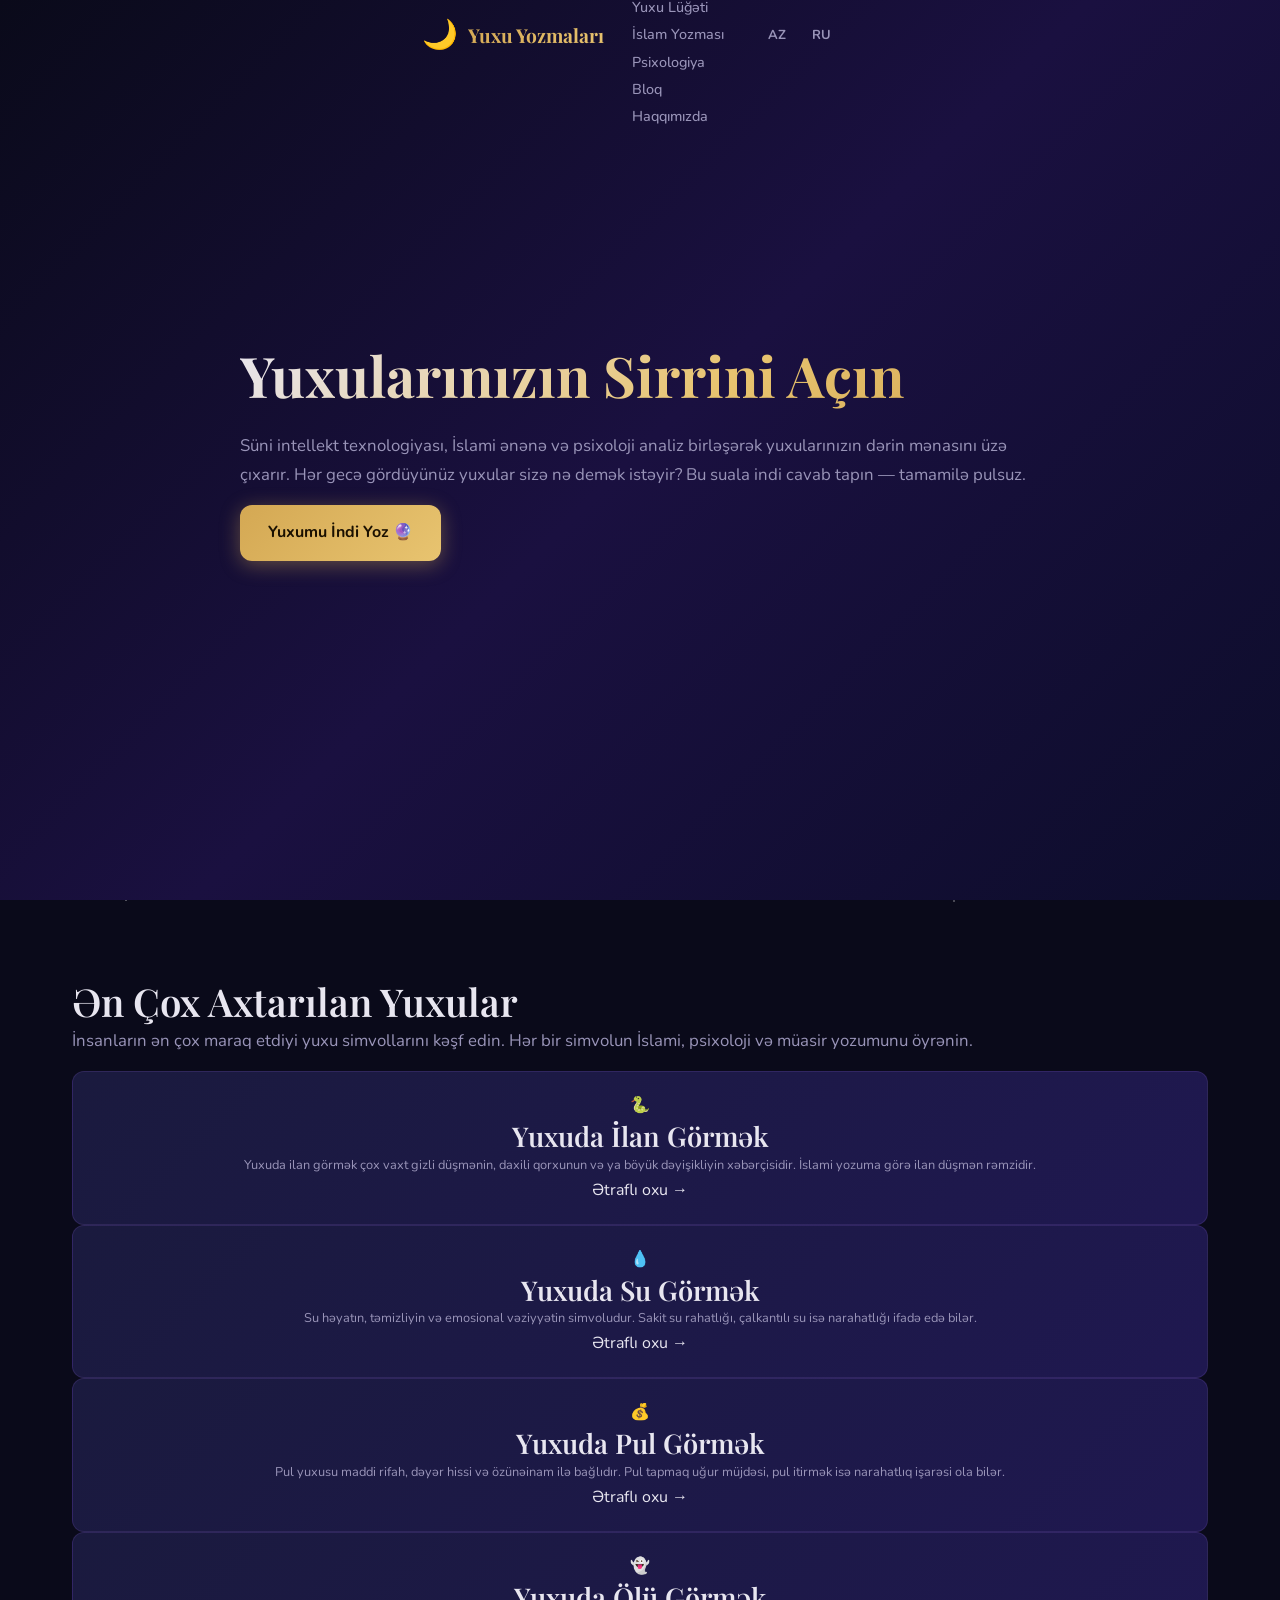
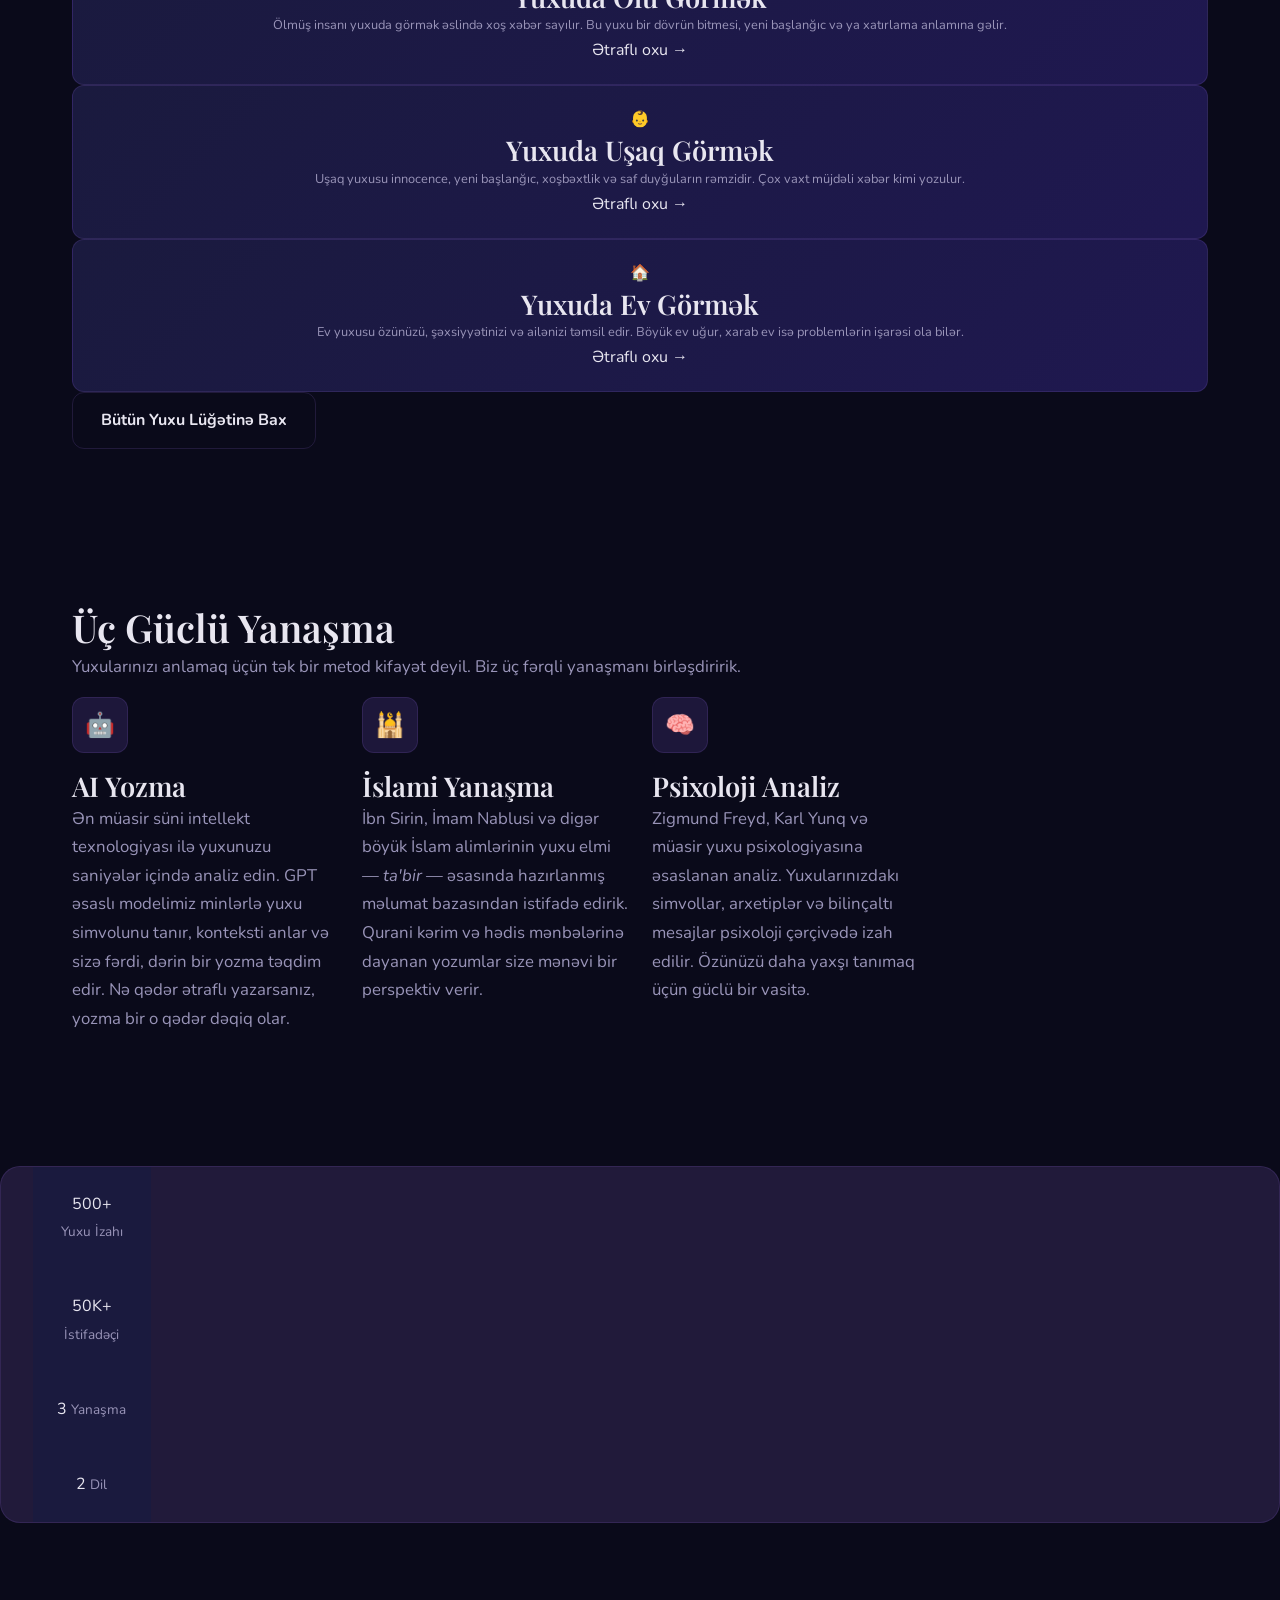
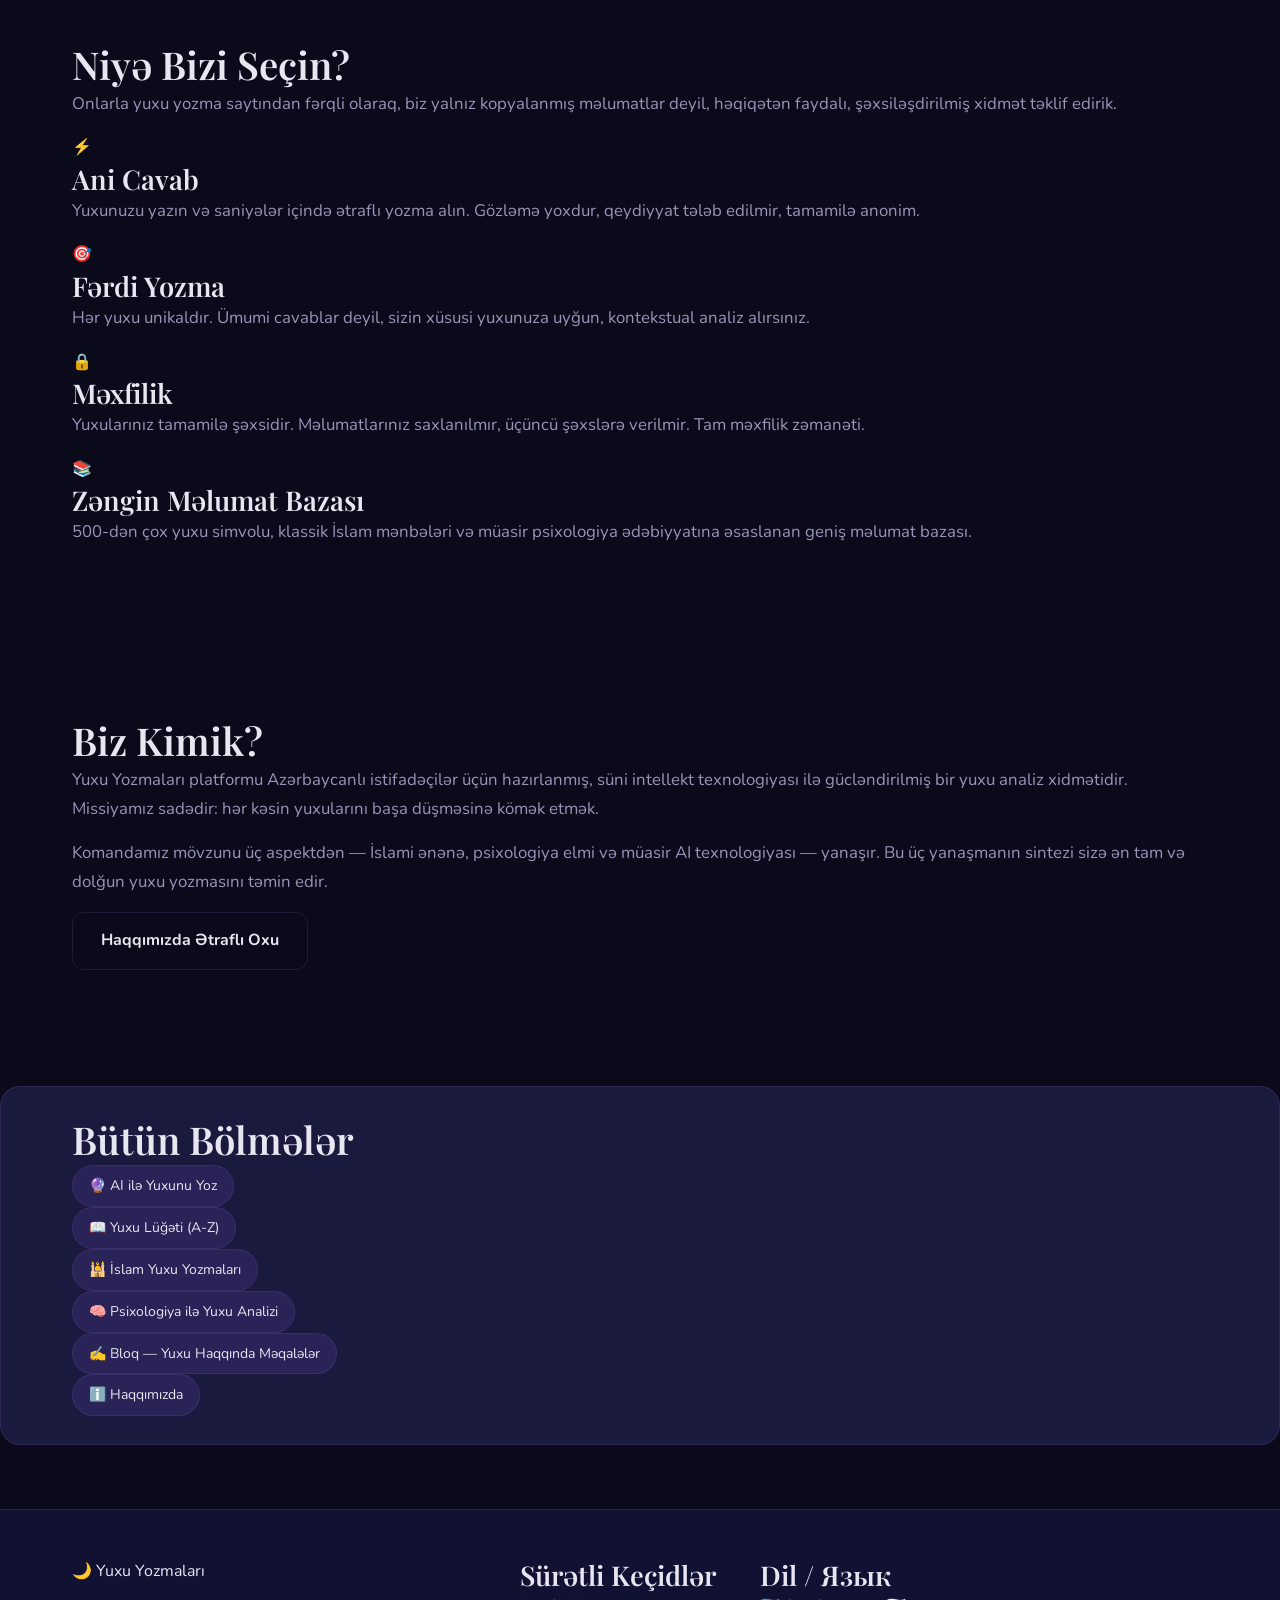
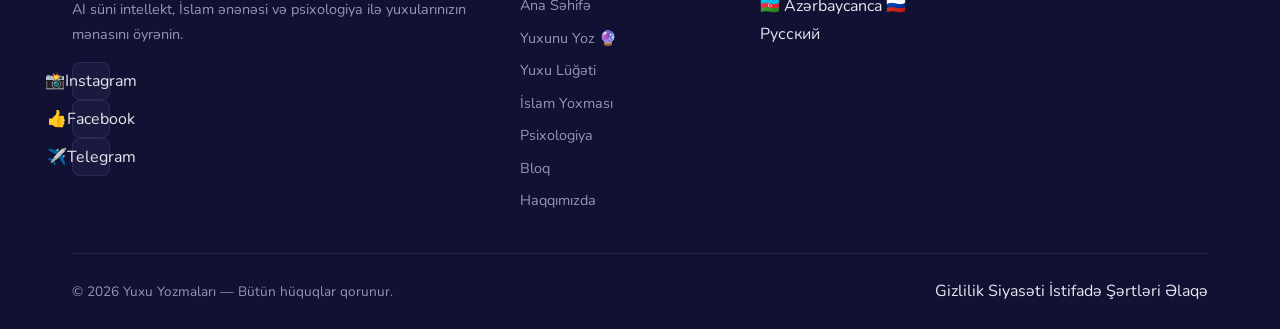
==== index.html @ 8ed053ca "Add initial website files: CSS, JS, and first HTML pages - css/style.css: Complete shared stylesheet" ====
<!DOCTYPE html>
<html lang="az">
<head>
  <meta charset="UTF-8">
  <meta name="viewport" content="width=device-width, initial-scale=1.0">
  <title>Yuxu Yozmaları 2026 ✅ Yuxunun Mənasını Öyrən | Yuxu-Yozmalari.com.az</title>
  <meta name="description" content="Yuxu yozmaları 2026 — yuxularınızın mənasını AI süni intellekt ilə öyrənin. A-dan Z-yə yuxu yozması, islam yuxu yozumu, psixoloji yanaşma. Pulsuz online yuxu yozma.">
  <meta name="keywords" content="yuxu yozmaları, yuxu yozmasi, yuxu yozmasi 2026, yuxu mənası, islam yuxu yozması, AI yuxu yozma, online yuxu yozma, pulsuz yuxu yozma">
  <meta name="author" content="Yuxu Yozmaları">
  <meta name="robots" content="index, follow">
  <link rel="canonical" href="https://yuxu-yozmalari.com.az/">

  <!-- hreflang -->
  <link rel="alternate" hreflang="az" href="https://yuxu-yozmalari.com.az/index.html">
  <link rel="alternate" hreflang="ru" href="https://yuxu-yozmalari.com.az/ru/index.html">
  <link rel="alternate" hreflang="x-default" href="https://yuxu-yozmalari.com.az/index.html">

  <!-- Open Graph -->
  <meta property="og:type" content="website">
  <meta property="og:title" content="Yuxu Yozmaları 2026 ✅ Yuxunun Mənasını Öyrən | Yuxu-Yozmalari.com.az">
  <meta property="og:description" content="Yuxu yozmaları 2026 — yuxularınızın mənasını AI süni intellekt ilə öyrənin. A-dan Z-yə yuxu yozması, islam yuxu yozumu, psixoloji yanaşma. Pulsuz online yuxu yozma.">
  <meta property="og:url" content="https://yuxu-yozmalari.com.az/">
  <meta property="og:site_name" content="Yuxu Yozmaları">
  <meta property="og:locale" content="az_AZ">
  <meta property="og:image" content="https://yuxu-yozmalari.com.az/images/og-image.jpg">

  <!-- Twitter Card -->
  <meta name="twitter:card" content="summary_large_image">
  <meta name="twitter:title" content="Yuxu Yozmaları 2026 ✅ Yuxunun Mənasını Öyrən">
  <meta name="twitter:description" content="Yuxu yozmaları 2026 — yuxularınızın mənasını AI süni intellekt ilə öyrənin. Pulsuz online yuxu yozma.">
  <meta name="twitter:image" content="https://yuxu-yozmalari.com.az/images/og-image.jpg">

  <!-- Schema.org WebSite JSON-LD -->
  <script type="application/ld+json">
  {
    "@context": "https://schema.org",
    "@type": "WebSite",
    "name": "Yuxu Yozmaları",
    "url": "https://yuxu-yozmalari.com.az/",
    "description": "Yuxu yozmaları 2026 — yuxularınızın mənasını AI süni intellekt ilə öyrənin.",
    "inLanguage": "az",
    "potentialAction": {
      "@type": "SearchAction",
      "target": "https://yuxu-yozmalari.com.az/yuxu-luget.html?q={search_term_string}",
      "query-input": "required name=search_term_string"
    },
    "publisher": {
      "@type": "Organization",
      "name": "Yuxu Yozmaları",
      "url": "https://yuxu-yozmalari.com.az/"
    }
  }
  </script>

  <link rel="stylesheet" href="css/style.css">
</head>
<body>

  <!-- Stars animation -->
  <div class="stars" aria-hidden="true">
    <div class="stars-layer stars-small"></div>
    <div class="stars-layer stars-medium"></div>
    <div class="stars-layer stars-large"></div>
  </div>

  <!-- Header -->
  <header class="site-header">
    <div class="container">
      <div class="header-inner">
        <a href="index.html" class="logo" aria-label="Yuxu Yozmaları Ana Səhifə">
          <span class="logo-icon">🌙</span>
          <span class="logo-text">Yuxu Yozmaları</span>
        </a>

        <button class="hamburger" id="hamburgerBtn" aria-label="Menyu aç" aria-expanded="false" aria-controls="mainNav">
          <span class="hamburger-line"></span>
          <span class="hamburger-line"></span>
          <span class="hamburger-line"></span>
        </button>

        <nav class="main-nav" id="mainNav" aria-label="Əsas naviqasiya">
          <ul class="nav-list">
            <li><a href="index.html" class="nav-link active" aria-current="page">Ana səhifə</a></li>
            <li><a href="yuxu-yozmasi.html" class="nav-link">Yuxunu Yoz 🔮</a></li>
            <li><a href="yuxu-luget.html" class="nav-link">Yuxu Lüğəti</a></li>
            <li><a href="islam-yuxu-yozmalari.html" class="nav-link">İslam Yozması</a></li>
            <li><a href="psixologiya-yuxu.html" class="nav-link">Psixologiya</a></li>
            <li><a href="blog.html" class="nav-link">Bloq</a></li>
            <li><a href="haqqimizda.html" class="nav-link">Haqqımızda</a></li>
          </ul>
        </nav>

        <div class="lang-switcher" aria-label="Dil seçimi">
          <a href="index.html" class="lang-btn lang-active" aria-current="true" hreflang="az" lang="az">AZ</a>
          <a href="ru/index.html" class="lang-btn" hreflang="ru" lang="ru">RU</a>
        </div>
      </div>
    </div>
  </header>

  <!-- Hero Section -->
  <section class="hero" aria-labelledby="heroHeading">
    <div class="container">
      <div class="hero-content">
        <h1 id="heroHeading" class="hero-title">Yuxularınızın Sirrini Açın</h1>
        <p class="hero-subtitle">
          Süni intellekt texnologiyası, İslami ənənə və psixoloji analiz birləşərək yuxularınızın dərin mənasını üzə çıxarır.
          Hər gecə gördüyünüz yuxular sizə nə demək istəyir? Bu suala indi cavab tapın — tamamilə pulsuz.
        </p>
        <a href="yuxu-yozmasi.html" class="btn btn-primary btn-hero">
          Yuxumu İndi Yoz 🔮
        </a>
      </div>
    </div>
  </section>

  <!-- Popular Dreams Section -->
  <section class="popular-dreams section" aria-labelledby="popularDreamsHeading">
    <div class="container">
      <h2 id="popularDreamsHeading" class="section-title">Ən Çox Axtarılan Yuxular</h2>
      <p class="section-subtitle">
        İnsanların ən çox maraq etdiyi yuxu simvollarını kəşf edin. Hər bir simvolun İslami, psixoloji
        və müasir yozumunu öyrənin.
      </p>
      <div class="dream-cards-grid">

        <article class="dream-card">
          <a href="yuxu-luget.html#ilan" class="dream-card-link">
            <div class="dream-card-icon" aria-hidden="true">🐍</div>
            <h3 class="dream-card-title">Yuxuda İlan Görmək</h3>
            <p class="dream-card-desc">
              Yuxuda ilan görmək çox vaxt gizli düşmənin, daxili qorxunun və ya böyük dəyişikliyin xəbərçisidir.
              İslami yozuma görə ilan düşmən rəmzidir.
            </p>
            <span class="dream-card-more">Ətraflı oxu →</span>
          </a>
        </article>

        <article class="dream-card">
          <a href="yuxu-luget.html#su" class="dream-card-link">
            <div class="dream-card-icon" aria-hidden="true">💧</div>
            <h3 class="dream-card-title">Yuxuda Su Görmək</h3>
            <p class="dream-card-desc">
              Su həyatın, təmizliyin və emosional vəziyyətin simvoludur. Sakit su rahatlığı, çalkantılı su isə
              narahatlığı ifadə edə bilər.
            </p>
            <span class="dream-card-more">Ətraflı oxu →</span>
          </a>
        </article>

        <article class="dream-card">
          <a href="yuxu-luget.html#pul" class="dream-card-link">
            <div class="dream-card-icon" aria-hidden="true">💰</div>
            <h3 class="dream-card-title">Yuxuda Pul Görmək</h3>
            <p class="dream-card-desc">
              Pul yuxusu maddi rifah, dəyər hissi və özünəinam ilə bağlıdır. Pul tapmaq uğur müjdəsi,
              pul itirmək isə narahatlıq işarəsi ola bilər.
            </p>
            <span class="dream-card-more">Ətraflı oxu →</span>
          </a>
        </article>

        <article class="dream-card">
          <a href="yuxu-luget.html#olu" class="dream-card-link">
            <div class="dream-card-icon" aria-hidden="true">👻</div>
            <h3 class="dream-card-title">Yuxuda Ölü Görmək</h3>
            <p class="dream-card-desc">
              Ölmüş insanı yuxuda görmək əslində xoş xəbər sayılır. Bu yuxu bir dövrün bitmesi,
              yeni başlanğıc və ya xatırlama anlamına gəlir.
            </p>
            <span class="dream-card-more">Ətraflı oxu →</span>
          </a>
        </article>

        <article class="dream-card">
          <a href="yuxu-luget.html#usaq" class="dream-card-link">
            <div class="dream-card-icon" aria-hidden="true">👶</div>
            <h3 class="dream-card-title">Yuxuda Uşaq Görmək</h3>
            <p class="dream-card-desc">
              Uşaq yuxusu innocence, yeni başlanğıc, xoşbəxtlik və saf duyğuların rəmzidir.
              Çox vaxt müjdəli xəbər kimi yozulur.
            </p>
            <span class="dream-card-more">Ətraflı oxu →</span>
          </a>
        </article>

        <article class="dream-card">
          <a href="yuxu-luget.html#ev" class="dream-card-link">
            <div class="dream-card-icon" aria-hidden="true">🏠</div>
            <h3 class="dream-card-title">Yuxuda Ev Görmək</h3>
            <p class="dream-card-desc">
              Ev yuxusu özünüzü, şəxsiyyətinizi və ailənizi təmsil edir. Böyük ev uğur,
              xarab ev isə problemlərin işarəsi ola bilər.
            </p>
            <span class="dream-card-more">Ətraflı oxu →</span>
          </a>
        </article>

      </div>
      <div class="section-cta">
        <a href="yuxu-luget.html" class="btn btn-secondary">Bütün Yuxu Lüğətinə Bax</a>
      </div>
    </div>
  </section>

  <!-- Features Section -->
  <section class="features section" aria-labelledby="featuresHeading">
    <div class="container">
      <h2 id="featuresHeading" class="section-title">Üç Güclü Yanaşma</h2>
      <p class="section-subtitle">
        Yuxularınızı anlamaq üçün tək bir metod kifayət deyil. Biz üç fərqli yanaşmanı birləşdiririk.
      </p>
      <div class="features-grid">

        <div class="feature-item">
          <div class="feature-icon" aria-hidden="true">🤖</div>
          <h3 class="feature-title">AI Yozma</h3>
          <p class="feature-desc">
            Ən müasir süni intellekt texnologiyası ilə yuxunuzu saniyələr içində analiz edin.
            GPT əsaslı modelimiz minlərlə yuxu simvolunu tanır, konteksti anlar və sizə
            fərdi, dərin bir yozma təqdim edir. Nə qədər ətraflı yazarsanız, yozma bir o qədər dəqiq olar.
          </p>
        </div>

        <div class="feature-item">
          <div class="feature-icon" aria-hidden="true">🕌</div>
          <h3 class="feature-title">İslami Yanaşma</h3>
          <p class="feature-desc">
            İbn Sirin, İmam Nablusi və digər böyük İslam alimlərinin yuxu elmi — <em>ta'bir</em> —
            əsasında hazırlanmış məlumat bazasından istifadə edirik. Qurani kərim
            və hədis mənbələrinə dayanan yozumlar size mənəvi bir perspektiv verir.
          </p>
        </div>

        <div class="feature-item">
          <div class="feature-icon" aria-hidden="true">🧠</div>
          <h3 class="feature-title">Psixoloji Analiz</h3>
          <p class="feature-desc">
            Zigmund Freyd, Karl Yunq və müasir yuxu psixologiyasına əsaslanan analiz.
            Yuxularınızdakı simvollar, arxetiplər və bilinçaltı mesajlar psixoloji
            çərçivədə izah edilir. Özünüzü daha yaxşı tanımaq üçün güclü bir vasitə.
          </p>
        </div>

      </div>
    </div>
  </section>

  <!-- Stats Bar -->
  <section class="stats-bar" aria-label="Statistika">
    <div class="container">
      <div class="stats-grid">
        <div class="stat-item">
          <span class="stat-number">500+</span>
          <span class="stat-label">Yuxu İzahı</span>
        </div>
        <div class="stat-item">
          <span class="stat-number">50K+</span>
          <span class="stat-label">İstifadəçi</span>
        </div>
        <div class="stat-item">
          <span class="stat-number">3</span>
          <span class="stat-label">Yanaşma</span>
        </div>
        <div class="stat-item">
          <span class="stat-number">2</span>
          <span class="stat-label">Dil</span>
        </div>
      </div>
    </div>
  </section>

  <!-- Why Choose Us Section -->
  <section class="why-us section" aria-labelledby="whyUsHeading">
    <div class="container">
      <h2 id="whyUsHeading" class="section-title">Niyə Bizi Seçin?</h2>
      <p class="section-subtitle">
        Onlarla yuxu yozma saytından fərqli olaraq, biz yalnız kopyalanmış məlumatlar deyil,
        həqiqətən faydalı, şəxsiləşdirilmiş xidmət təklif edirik.
      </p>
      <div class="why-us-grid">

        <div class="why-card">
          <div class="why-card-icon" aria-hidden="true">⚡</div>
          <h3 class="why-card-title">Ani Cavab</h3>
          <p class="why-card-desc">
            Yuxunuzu yazın və saniyələr içində ətraflı yozma alın. Gözləmə yoxdur,
            qeydiyyat tələb edilmir, tamamilə anonim.
          </p>
        </div>

        <div class="why-card">
          <div class="why-card-icon" aria-hidden="true">🎯</div>
          <h3 class="why-card-title">Fərdi Yozma</h3>
          <p class="why-card-desc">
            Hər yuxu unikaldır. Ümumi cavablar deyil, sizin xüsusi yuxunuza uyğun,
            kontekstual analiz alırsınız.
          </p>
        </div>

        <div class="why-card">
          <div class="why-card-icon" aria-hidden="true">🔒</div>
          <h3 class="why-card-title">Məxfilik</h3>
          <p class="why-card-desc">
            Yuxularınız tamamilə şəxsidir. Məlumatlarınız saxlanılmır, üçüncü şəxslərə
            verilmir. Tam məxfilik zəmanəti.
          </p>
        </div>

        <div class="why-card">
          <div class="why-card-icon" aria-hidden="true">📚</div>
          <h3 class="why-card-title">Zəngin Məlumat Bazası</h3>
          <p class="why-card-desc">
            500-dən çox yuxu simvolu, klassik İslam mənbələri və müasir psixologiya
            ədəbiyyatına əsaslanan geniş məlumat bazası.
          </p>
        </div>

      </div>
    </div>
  </section>

  <!-- About Section -->
  <section class="about-brief section" aria-labelledby="aboutBriefHeading">
    <div class="container">
      <div class="about-brief-inner">
        <div class="about-brief-text">
          <h2 id="aboutBriefHeading" class="section-title text-left">Biz Kimik?</h2>
          <p>
            Yuxu Yozmaları platformu Azərbaycanlı istifadəçilər üçün hazırlanmış, süni intellekt
            texnologiyası ilə gücləndirilmiş bir yuxu analiz xidmətidir. Missiyamız sadədir:
            hər kəsin yuxularını başa düşməsinə kömək etmək.
          </p>
          <p>
            Komandamız mövzunu üç aspektdən — İslami ənənə, psixologiya elmi və müasir AI
            texnologiyası — yanaşır. Bu üç yanaşmanın sintezi sizə ən tam və dolğun yuxu
            yozmasını təmin edir.
          </p>
          <a href="haqqimizda.html" class="btn btn-secondary">Haqqımızda Ətraflı Oxu</a>
        </div>
      </div>
    </div>
  </section>

  <!-- Related Links Section -->
  <section class="related-links section" aria-labelledby="relatedLinksHeading">
    <div class="container">
      <h2 id="relatedLinksHeading" class="section-title">Bütün Bölmələr</h2>
      <nav aria-label="Sayt bölmələri">
        <ul class="related-links-list">
          <li><a href="yuxu-yozmasi.html" class="related-link">🔮 AI ilə Yuxunu Yoz</a></li>
          <li><a href="yuxu-luget.html" class="related-link">📖 Yuxu Lüğəti (A-Z)</a></li>
          <li><a href="islam-yuxu-yozmalari.html" class="related-link">🕌 İslam Yuxu Yozmaları</a></li>
          <li><a href="psixologiya-yuxu.html" class="related-link">🧠 Psixologiya ilə Yuxu Analizi</a></li>
          <li><a href="blog.html" class="related-link">✍️ Bloq — Yuxu Haqqında Məqalələr</a></li>
          <li><a href="haqqimizda.html" class="related-link">ℹ️ Haqqımızda</a></li>
        </ul>
      </nav>
    </div>
  </section>

  <!-- Footer -->
  <footer class="site-footer" aria-label="Sayt altlığı">
    <div class="container">
      <div class="footer-grid">

        <div class="footer-col footer-brand">
          <a href="index.html" class="footer-logo">
            <span>🌙</span> Yuxu Yozmaları
          </a>
          <p class="footer-brand-desc">
            AI süni intellekt, İslam ənənəsi və psixologiya ilə
            yuxularınızın mənasını öyrənin.
          </p>
          <div class="footer-social" aria-label="Sosial şəbəkələr">
            <a href="https://instagram.com/yuxuyozmalari" class="social-link" target="_blank" rel="noopener noreferrer" aria-label="Instagram">
              <span aria-hidden="true">📸</span> Instagram
            </a>
            <a href="https://facebook.com/yuxuyozmalari" class="social-link" target="_blank" rel="noopener noreferrer" aria-label="Facebook">
              <span aria-hidden="true">👍</span> Facebook
            </a>
            <a href="https://t.me/yuxuyozmalari" class="social-link" target="_blank" rel="noopener noreferrer" aria-label="Telegram">
              <span aria-hidden="true">✈️</span> Telegram
            </a>
          </div>
        </div>

        <div class="footer-col">
          <h3 class="footer-col-title">Sürətli Keçidlər</h3>
          <ul class="footer-links">
            <li><a href="index.html">Ana Səhifə</a></li>
            <li><a href="yuxu-yozmasi.html">Yuxunu Yoz 🔮</a></li>
            <li><a href="yuxu-luget.html">Yuxu Lüğəti</a></li>
            <li><a href="islam-yuxu-yozmalari.html">İslam Yoxması</a></li>
            <li><a href="psixologiya-yuxu.html">Psixologiya</a></li>
            <li><a href="blog.html">Bloq</a></li>
            <li><a href="haqqimizda.html">Haqqımızda</a></li>
          </ul>
        </div>

        <div class="footer-col">
          <h3 class="footer-col-title">Dil / Язык</h3>
          <div class="footer-lang-switcher" aria-label="Dil seçimi">
            <a href="index.html" class="footer-lang-btn footer-lang-active" hreflang="az" lang="az">🇦🇿 Azərbaycanca</a>
            <a href="ru/index.html" class="footer-lang-btn" hreflang="ru" lang="ru">🇷🇺 Русский</a>
          </div>
        </div>

      </div>

      <div class="footer-bottom">
        <p class="footer-copyright">
          &copy; 2026 Yuxu Yozmaları — Bütün hüquqlar qorunur.
        </p>
        <nav class="footer-legal" aria-label="Hüquqi sənədlər">
          <a href="gizlilik-siyaseti.html">Gizlilik Siyasəti</a>
          <a href="istifade-sertleri.html">İstifadə Şərtləri</a>
          <a href="elaqe.html">Əlaqə</a>
        </nav>
      </div>

    </div>
  </footer>

  <script src="js/main.js"></script>
</body>
</html>
---- css/style.css ----
/* ============================================================
   YUXU YOZMALARI — Global Stylesheet
   yuxu-yozmalari.com.az
   ============================================================ */

/* === GOOGLE FONTS === */
@import url('https://fonts.googleapis.com/css2?family=Playfair+Display:ital,wght@0,400;0,600;0,700;1,400&family=Nunito:wght@300;400;500;600;700&family=Cormorant+Garamond:ital,wght@0,400;0,600;1,400&display=swap');

/* === CSS VARIABLES === */
:root {
  --bg-primary: #0a0a1a;
  --bg-secondary: #111133;
  --bg-card: #1a1a3e;
  --bg-card-hover: #1f1f4a;
  --text-primary: #e8e6f0;
  --text-secondary: #9994b8;
  --accent-gold: #d4a853;
  --accent-gold-light: #e8c470;
  --accent-purple: #7c5cbf;
  --accent-glow: #6a4bbd33;
  --accent-glow-gold: rgba(212, 168, 83, 0.15);
  --border-subtle: rgba(124, 92, 191, 0.2);
  --border-gold: rgba(212, 168, 83, 0.3);
  --gradient-hero: linear-gradient(135deg, #0a0a1a 0%, #1a1040 50%, #0d0d2b 100%);
  --gradient-card: linear-gradient(135deg, #1a1a3e 0%, #1f1850 100%);
  --shadow-card: 0 4px 24px rgba(10, 10, 26, 0.6);
  --shadow-glow: 0 0 30px rgba(124, 92, 191, 0.25);
  --shadow-gold: 0 0 20px rgba(212, 168, 83, 0.2);
  --radius-sm: 8px;
  --radius-md: 12px;
  --radius-lg: 20px;
  --radius-xl: 32px;
  --transition: all 0.3s ease;
  --font-display: 'Playfair Display', serif;
  --font-body: 'Nunito', sans-serif;
  --font-accent: 'Cormorant Garamond', serif;
}

/* === RESET === */
*, *::before, *::after { box-sizing: border-box; margin: 0; padding: 0; }
html { scroll-behavior: smooth; font-size: 16px; }
body {
  font-family: var(--font-body);
  background-color: var(--bg-primary);
  color: var(--text-primary);
  line-height: 1.7;
  overflow-x: hidden;
}
img { max-width: 100%; height: auto; display: block; }
a { color: inherit; text-decoration: none; }
ul { list-style: none; }

/* === SCROLLBAR === */
::-webkit-scrollbar { width: 6px; }
::-webkit-scrollbar-track { background: var(--bg-primary); }
::-webkit-scrollbar-thumb { background: var(--accent-purple); border-radius: 3px; }

/* === TYPOGRAPHY === */
h1, h2, h3, h4, h5, h6 {
  font-family: var(--font-display);
  color: var(--text-primary);
  line-height: 1.3;
}
h1 { font-size: clamp(2rem, 5vw, 3.5rem); font-weight: 700; }
h2 { font-size: clamp(1.5rem, 3.5vw, 2.4rem); font-weight: 600; }
h3 { font-size: clamp(1.2rem, 2.5vw, 1.7rem); font-weight: 600; }
h4 { font-size: clamp(1rem, 2vw, 1.3rem); font-weight: 600; }
p { color: var(--text-secondary); font-size: clamp(0.95rem, 1.5vw, 1.05rem); margin-bottom: 1rem; }
blockquote {
  font-family: var(--font-accent);
  font-style: italic;
  font-size: 1.2rem;
  color: var(--accent-gold-light);
  border-left: 3px solid var(--accent-gold);
  padding-left: 1.5rem;
  margin: 1.5rem 0;
}

/* === LAYOUT === */
.container { max-width: 1200px; margin: 0 auto; padding: 0 clamp(1rem, 4vw, 2rem); }
.section { padding: clamp(3rem, 6vw, 6rem) 0; }
.section-header { text-align: center; margin-bottom: clamp(2rem, 4vw, 3.5rem); }
.section-header .subtitle {
  font-size: clamp(1rem, 1.5vw, 1.1rem);
  color: var(--text-secondary);
  margin-top: 0.75rem;
}
.section-label {
  display: inline-block;
  font-family: var(--font-body);
  font-size: 0.8rem;
  font-weight: 700;
  letter-spacing: 3px;
  text-transform: uppercase;
  color: var(--accent-gold);
  margin-bottom: 0.75rem;
}

/* === HEADER === */
.site-header {
  position: fixed;
  top: 0; left: 0; right: 0;
  z-index: 1000;
  padding: 0 clamp(1rem, 4vw, 2rem);
  height: 70px;
  display: flex;
  align-items: center;
  transition: var(--transition);
  background: transparent;
}
.site-header.scrolled {
  background: rgba(10, 10, 26, 0.92);
  backdrop-filter: blur(20px);
  -webkit-backdrop-filter: blur(20px);
  border-bottom: 1px solid var(--border-subtle);
  box-shadow: 0 4px 30px rgba(0,0,0,0.3);
}
.header-inner {
  display: flex;
  align-items: center;
  width: 100%;
  max-width: 1200px;
  margin: 0 auto;
  gap: 1rem;
}
.logo {
  display: flex;
  align-items: center;
  gap: 10px;
  flex-shrink: 0;
}
.logo-icon { font-size: 1.8rem; }
.logo-text {
  font-family: var(--font-display);
  font-size: 1.2rem;
  font-weight: 700;
  background: linear-gradient(135deg, var(--accent-gold), var(--accent-gold-light));
  -webkit-background-clip: text;
  -webkit-text-fill-color: transparent;
  background-clip: text;
}
.site-nav {
  display: flex;
  align-items: center;
  gap: 0.25rem;
  margin-left: 2rem;
  flex: 1;
}
.nav-link {
  padding: 0.5rem 0.75rem;
  border-radius: var(--radius-sm);
  font-size: 0.9rem;
  font-weight: 500;
  color: var(--text-secondary);
  transition: var(--transition);
  white-space: nowrap;
}
.nav-link:hover, .nav-link.active {
  color: var(--text-primary);
  background: var(--accent-glow);
}
.nav-link.highlight {
  color: var(--accent-gold);
  background: var(--accent-glow-gold);
  border: 1px solid var(--border-gold);
}
.nav-link.highlight:hover {
  background: rgba(212, 168, 83, 0.25);
  box-shadow: var(--shadow-gold);
}

/* === LANG SWITCHER === */
.lang-switcher {
  display: flex;
  align-items: center;
  gap: 4px;
  margin-left: auto;
  margin-right: 16px;
  flex-shrink: 0;
}
.lang-btn {
  color: var(--text-secondary);
  text-decoration: none;
  font-size: 13px;
  font-weight: 700;
  padding: 4px 10px;
  border-radius: var(--radius-sm);
  transition: var(--transition);
  display: flex;
  align-items: center;
  gap: 4px;
  border: 1px solid transparent;
}
.lang-btn:hover {
  color: var(--accent-gold);
  background: rgba(212, 168, 83, 0.1);
}
.lang-btn.active {
  color: var(--accent-gold);
  background: rgba(212, 168, 83, 0.15);
  border: 1px solid rgba(212, 168, 83, 0.3);
}
.lang-divider { color: var(--text-secondary); opacity: 0.3; font-size: 14px; }
.lang-flag { font-size: 15px; }

/* === HAMBURGER === */
.hamburger {
  display: none;
  flex-direction: column;
  gap: 5px;
  cursor: pointer;
  padding: 8px;
  background: none;
  border: none;
  flex-shrink: 0;
}
.hamburger span {
  display: block;
  width: 24px;
  height: 2px;
  background: var(--text-primary);
  border-radius: 2px;
  transition: var(--transition);
}
.hamburger.active span:nth-child(1) { transform: rotate(45deg) translate(5px, 5px); }
.hamburger.active span:nth-child(2) { opacity: 0; }
.hamburger.active span:nth-child(3) { transform: rotate(-45deg) translate(5px, -5px); }

/* === HERO === */
.hero {
  min-height: 100vh;
  display: flex;
  align-items: center;
  position: relative;
  overflow: hidden;
  background: var(--gradient-hero);
}
.hero-bg {
  position: absolute;
  inset: 0;
  overflow: hidden;
  pointer-events: none;
}
.stars { position: absolute; inset: 0; }
.star {
  position: absolute;
  background: white;
  border-radius: 50%;
  animation: twinkle var(--duration, 3s) ease-in-out infinite;
  animation-delay: var(--delay, 0s);
}
@keyframes twinkle {
  0%, 100% { opacity: 0.2; transform: scale(1); }
  50% { opacity: 1; transform: scale(1.3); }
}
.hero-orb {
  position: absolute;
  border-radius: 50%;
  filter: blur(80px);
  animation: floatOrb 8s ease-in-out infinite;
}
.hero-orb-1 {
  width: 500px; height: 500px;
  background: radial-gradient(circle, rgba(124, 92, 191, 0.3), transparent);
  top: -100px; right: -100px;
}
.hero-orb-2 {
  width: 300px; height: 300px;
  background: radial-gradient(circle, rgba(212, 168, 83, 0.15), transparent);
  bottom: 100px; left: -50px;
  animation-delay: -4s;
}
@keyframes floatOrb {
  0%, 100% { transform: translate(0, 0); }
  33% { transform: translate(30px, -20px); }
  66% { transform: translate(-20px, 20px); }
}
.hero-content {
  position: relative;
  z-index: 1;
  max-width: 800px;
}
.hero-label {
  display: inline-flex;
  align-items: center;
  gap: 8px;
  background: rgba(212, 168, 83, 0.1);
  border: 1px solid var(--border-gold);
  border-radius: 100px;
  padding: 6px 16px;
  font-size: 0.8rem;
  font-weight: 700;
  letter-spacing: 2px;
  text-transform: uppercase;
  color: var(--accent-gold);
  margin-bottom: 1.5rem;
  animation: fadeInUp 0.6s ease both;
}
.hero h1 {
  margin-bottom: 1.25rem;
  animation: fadeInUp 0.6s ease 0.1s both;
  background: linear-gradient(135deg, var(--text-primary) 0%, var(--accent-gold-light) 60%, var(--accent-gold) 100%);
  -webkit-background-clip: text;
  -webkit-text-fill-color: transparent;
  background-clip: text;
}
.hero-desc {
  font-size: clamp(1rem, 2vw, 1.2rem);
  color: var(--text-secondary);
  margin-bottom: 2rem;
  animation: fadeInUp 0.6s ease 0.2s both;
}
.hero-actions {
  display: flex;
  gap: 1rem;
  flex-wrap: wrap;
  animation: fadeInUp 0.6s ease 0.3s both;
}

/* === BUTTONS === */
.btn {
  display: inline-flex;
  align-items: center;
  gap: 8px;
  padding: 14px 28px;
  border-radius: var(--radius-md);
  font-family: var(--font-body);
  font-size: 1rem;
  font-weight: 700;
  cursor: pointer;
  transition: var(--transition);
  border: none;
  text-decoration: none;
}
.btn-primary {
  background: linear-gradient(135deg, var(--accent-gold), var(--accent-gold-light));
  color: #1a1000;
  box-shadow: 0 4px 20px rgba(212, 168, 83, 0.4);
  animation: pulse-gold 2.5s ease-in-out infinite;
}
.btn-primary:hover {
  transform: translateY(-2px);
  box-shadow: 0 8px 30px rgba(212, 168, 83, 0.6);
  animation: none;
}
@keyframes pulse-gold {
  0%, 100% { box-shadow: 0 4px 20px rgba(212, 168, 83, 0.4); }
  50% { box-shadow: 0 4px 30px rgba(212, 168, 83, 0.7); }
}
.btn-secondary {
  background: transparent;
  color: var(--text-primary);
  border: 1px solid var(--border-subtle);
}
.btn-secondary:hover {
  border-color: var(--accent-purple);
  background: var(--accent-glow);
  transform: translateY(-2px);
}
.btn-ghost {
  background: var(--accent-glow-gold);
  color: var(--accent-gold);
  border: 1px solid var(--border-gold);
}
.btn-ghost:hover {
  background: rgba(212, 168, 83, 0.25);
  transform: translateY(-2px);
}

/* === CARDS === */
.card {
  background: var(--gradient-card);
  border: 1px solid var(--border-subtle);
  border-radius: var(--radius-lg);
  padding: 1.75rem;
  transition: var(--transition);
}
.card:hover {
  transform: translateY(-4px);
  border-color: var(--accent-purple);
  box-shadow: var(--shadow-glow);
  background: var(--bg-card-hover);
}
.card-icon {
  font-size: 2.5rem;
  margin-bottom: 1rem;
  display: block;
}
.card h3 { margin-bottom: 0.5rem; font-size: 1.2rem; }
.card p { font-size: 0.95rem; margin-bottom: 0; }

/* === GRID LAYOUTS === */
.grid-3 { display: grid; grid-template-columns: repeat(3, 1fr); gap: 1.5rem; }
.grid-4 { display: grid; grid-template-columns: repeat(4, 1fr); gap: 1.25rem; }
.grid-2 { display: grid; grid-template-columns: repeat(2, 1fr); gap: 1.5rem; }

/* === DREAM CARDS (popular dreams) === */
.dream-cards { display: grid; grid-template-columns: repeat(auto-fill, minmax(180px, 1fr)); gap: 1rem; }
.dream-card {
  background: var(--gradient-card);
  border: 1px solid var(--border-subtle);
  border-radius: var(--radius-md);
  padding: 1.25rem;
  text-align: center;
  cursor: pointer;
  transition: var(--transition);
  text-decoration: none;
  display: block;
}
.dream-card:hover {
  transform: translateY(-4px);
  border-color: var(--accent-gold);
  box-shadow: var(--shadow-gold);
}
.dream-card .emoji { font-size: 2rem; margin-bottom: 0.5rem; }
.dream-card h4 { font-size: 0.95rem; color: var(--text-primary); font-family: var(--font-body); font-weight: 600; margin-bottom: 0.25rem; }
.dream-card p { font-size: 0.8rem; color: var(--text-secondary); margin: 0; }

/* === AI CHAT === */
.chat-wrapper {
  max-width: 780px;
  margin: 0 auto;
}
.chat-container {
  background: var(--gradient-card);
  border: 1px solid var(--border-subtle);
  border-radius: var(--radius-xl);
  overflow: hidden;
  box-shadow: var(--shadow-glow);
}
.chat-header-bar {
  background: linear-gradient(135deg, #1f1850, #2a1f6e);
  padding: 1.25rem 1.75rem;
  display: flex;
  align-items: center;
  gap: 12px;
  border-bottom: 1px solid var(--border-subtle);
}
.chat-header-bar .chat-icon { font-size: 1.5rem; }
.chat-header-bar h3 { font-size: 1.1rem; margin: 0; }
.chat-header-bar p { font-size: 0.8rem; color: var(--text-secondary); margin: 0; }
.chat-body { padding: 1.75rem; }
.chat-messages {
  min-height: 200px;
  max-height: 400px;
  overflow-y: auto;
  margin-bottom: 1.25rem;
  display: flex;
  flex-direction: column;
  gap: 1rem;
}
.chat-messages:empty::before {
  content: attr(data-placeholder);
  color: var(--text-secondary);
  font-size: 0.95rem;
  opacity: 0.6;
  text-align: center;
  margin: auto;
  display: block;
}
.message {
  padding: 1rem 1.25rem;
  border-radius: var(--radius-md);
  font-size: 0.95rem;
  line-height: 1.7;
  animation: fadeInUp 0.3s ease;
}
.message.user {
  background: rgba(212, 168, 83, 0.1);
  border: 1px solid var(--border-gold);
  color: var(--text-primary);
  align-self: flex-end;
  max-width: 85%;
}
.message.ai {
  background: rgba(124, 92, 191, 0.15);
  border: 1px solid var(--border-subtle);
  color: var(--text-primary);
  align-self: flex-start;
  max-width: 95%;
}
.message.ai h4 { font-size: 0.95rem; color: var(--accent-gold); margin-bottom: 0.5rem; margin-top: 0.75rem; font-family: var(--font-body); }
.message.ai h4:first-child { margin-top: 0; }
.message.ai p { margin-bottom: 0.5rem; font-size: 0.93rem; }
.chat-input-area {
  display: flex;
  flex-direction: column;
  gap: 1rem;
}
.chat-textarea {
  width: 100%;
  background: rgba(255,255,255,0.04);
  border: 1.5px solid var(--border-subtle);
  border-radius: var(--radius-md);
  padding: 1rem 1.25rem;
  color: var(--text-primary);
  font-family: var(--font-body);
  font-size: 0.95rem;
  line-height: 1.6;
  resize: vertical;
  min-height: 110px;
  transition: var(--transition);
}
.chat-textarea:focus {
  outline: none;
  border-color: var(--accent-gold);
  box-shadow: 0 0 0 3px rgba(212, 168, 83, 0.1);
  background: rgba(255,255,255,0.06);
}
.chat-textarea::placeholder { color: var(--text-secondary); opacity: 0.6; }
.chat-submit {
  align-self: flex-start;
  background: linear-gradient(135deg, var(--accent-gold), var(--accent-gold-light));
  color: #1a1000;
  border: none;
  padding: 14px 32px;
  border-radius: var(--radius-md);
  font-family: var(--font-body);
  font-size: 1rem;
  font-weight: 700;
  cursor: pointer;
  transition: var(--transition);
  display: flex;
  align-items: center;
  gap: 8px;
}
.chat-submit:hover:not(:disabled) {
  transform: translateY(-2px);
  box-shadow: 0 8px 25px rgba(212, 168, 83, 0.5);
}
.chat-submit:disabled { opacity: 0.6; cursor: not-allowed; }
.chat-disclaimer {
  text-align: center;
  font-size: 0.8rem;
  color: var(--text-secondary);
  opacity: 0.7;
  margin-top: 1rem;
  font-style: italic;
}
.typing-indicator {
  display: flex;
  gap: 5px;
  padding: 1rem 1.25rem;
  background: rgba(124, 92, 191, 0.15);
  border: 1px solid var(--border-subtle);
  border-radius: var(--radius-md);
  width: fit-content;
  animation: fadeInUp 0.3s ease;
}
.typing-dot {
  width: 8px; height: 8px;
  background: var(--accent-purple);
  border-radius: 50%;
  animation: typingDot 1.2s ease-in-out infinite;
}
.typing-dot:nth-child(2) { animation-delay: 0.2s; }
.typing-dot:nth-child(3) { animation-delay: 0.4s; }
@keyframes typingDot {
  0%, 60%, 100% { transform: translateY(0); opacity: 0.5; }
  30% { transform: translateY(-6px); opacity: 1; }
}

/* === DICTIONARY === */
.alphabet-nav {
  display: flex;
  flex-wrap: wrap;
  gap: 6px;
  margin-bottom: 2rem;
  justify-content: center;
}
.alpha-btn {
  width: 40px; height: 40px;
  display: flex; align-items: center; justify-content: center;
  background: var(--bg-card);
  border: 1px solid var(--border-subtle);
  border-radius: var(--radius-sm);
  color: var(--text-secondary);
  font-weight: 700;
  font-size: 0.9rem;
  cursor: pointer;
  transition: var(--transition);
  text-decoration: none;
}
.alpha-btn:hover, .alpha-btn.active {
  background: var(--accent-purple);
  border-color: var(--accent-purple);
  color: white;
}
.search-bar {
  display: flex;
  gap: 1rem;
  margin-bottom: 2rem;
}
.search-input {
  flex: 1;
  background: var(--bg-card);
  border: 1.5px solid var(--border-subtle);
  border-radius: var(--radius-md);
  padding: 0.875rem 1.25rem;
  color: var(--text-primary);
  font-family: var(--font-body);
  font-size: 1rem;
  transition: var(--transition);
}
.search-input:focus {
  outline: none;
  border-color: var(--accent-gold);
  box-shadow: 0 0 0 3px rgba(212, 168, 83, 0.1);
}
.search-input::placeholder { color: var(--text-secondary); opacity: 0.6; }
.dict-section { margin-bottom: 2.5rem; }
.dict-letter {
  font-family: var(--font-display);
  font-size: 2rem;
  color: var(--accent-gold);
  margin-bottom: 1rem;
  padding-bottom: 0.5rem;
  border-bottom: 1px solid var(--border-gold);
}
.accordion-item {
  background: var(--gradient-card);
  border: 1px solid var(--border-subtle);
  border-radius: var(--radius-md);
  margin-bottom: 0.75rem;
  overflow: hidden;
  transition: var(--transition);
}
.accordion-item:hover { border-color: var(--accent-purple); }
.accordion-trigger {
  width: 100%;
  display: flex;
  justify-content: space-between;
  align-items: center;
  padding: 1rem 1.25rem;
  background: none;
  border: none;
  color: var(--text-primary);
  font-family: var(--font-body);
  font-size: 1rem;
  font-weight: 600;
  cursor: pointer;
  text-align: left;
  gap: 1rem;
}
.accordion-trigger .acc-icon {
  font-size: 1.2rem;
  margin-right: 0.5rem;
}
.accordion-arrow {
  font-size: 1rem;
  color: var(--accent-gold);
  transition: transform 0.3s ease;
  flex-shrink: 0;
}
.accordion-item.open .accordion-arrow { transform: rotate(180deg); }
.accordion-content {
  max-height: 0;
  overflow: hidden;
  transition: max-height 0.4s ease;
}
.accordion-item.open .accordion-content { max-height: 500px; }
.accordion-body {
  padding: 0 1.25rem 1.25rem;
  border-top: 1px solid var(--border-subtle);
  padding-top: 1rem;
}
.accordion-body p { font-size: 0.95rem; }
.accordion-tags { display: flex; gap: 8px; flex-wrap: wrap; margin-top: 0.75rem; }
.tag {
  display: inline-block;
  padding: 3px 10px;
  background: var(--accent-glow);
  border: 1px solid var(--border-subtle);
  border-radius: 100px;
  font-size: 0.75rem;
  color: var(--accent-purple);
}
.tag.gold {
  background: var(--accent-glow-gold);
  border-color: var(--border-gold);
  color: var(--accent-gold);
}

/* === BLOG === */
.blog-grid { display: grid; grid-template-columns: repeat(auto-fill, minmax(340px, 1fr)); gap: 2rem; }
.blog-card {
  background: var(--gradient-card);
  border: 1px solid var(--border-subtle);
  border-radius: var(--radius-lg);
  overflow: hidden;
  transition: var(--transition);
  display: flex;
  flex-direction: column;
}
.blog-card:hover {
  transform: translateY(-4px);
  border-color: var(--accent-purple);
  box-shadow: var(--shadow-glow);
}
.blog-card-header {
  padding: 2rem 1.75rem 0;
  display: flex;
  align-items: flex-start;
  gap: 1rem;
}
.blog-emoji { font-size: 2.5rem; flex-shrink: 0; }
.blog-meta {
  display: flex;
  gap: 0.75rem;
  align-items: center;
  margin-bottom: 0.5rem;
  flex-wrap: wrap;
}
.blog-date { font-size: 0.8rem; color: var(--text-secondary); }
.blog-tag {
  font-size: 0.75rem;
  padding: 2px 10px;
  background: var(--accent-glow-gold);
  border: 1px solid var(--border-gold);
  border-radius: 100px;
  color: var(--accent-gold);
  font-weight: 600;
}
.blog-card-body { padding: 1rem 1.75rem 1.75rem; flex: 1; display: flex; flex-direction: column; }
.blog-card h3 { font-size: 1.2rem; margin-bottom: 0.75rem; line-height: 1.4; }
.blog-card p { font-size: 0.92rem; flex: 1; }
.blog-article {
  background: var(--gradient-card);
  border: 1px solid var(--border-subtle);
  border-radius: var(--radius-lg);
  padding: clamp(1.5rem, 4vw, 2.5rem);
  margin-bottom: 2.5rem;
}
.blog-article h2 { font-size: clamp(1.3rem, 2.5vw, 1.8rem); margin-bottom: 1rem; }
.blog-article h3 { font-size: clamp(1.1rem, 2vw, 1.4rem); margin: 1.5rem 0 0.75rem; color: var(--accent-gold); }
.blog-article p { font-size: 0.97rem; }
.blog-article-header { display: flex; gap: 1rem; align-items: flex-start; margin-bottom: 1.5rem; }

/* === INFO SECTIONS === */
.info-section {
  background: var(--gradient-card);
  border: 1px solid var(--border-subtle);
  border-radius: var(--radius-lg);
  padding: 2rem;
  margin-bottom: 1.5rem;
}
.info-section h2 { margin-bottom: 1rem; font-size: 1.5rem; }
.info-section h3 { margin: 1.25rem 0 0.5rem; color: var(--accent-gold); font-size: 1.15rem; }
.info-section p { font-size: 0.97rem; }
.info-list { margin: 0.75rem 0 0.75rem 1.25rem; }
.info-list li {
  position: relative;
  padding-left: 1.25rem;
  margin-bottom: 0.5rem;
  color: var(--text-secondary);
  font-size: 0.95rem;
}
.info-list li::before {
  content: '✦';
  position: absolute;
  left: 0;
  color: var(--accent-gold);
  font-size: 0.7rem;
  top: 0.2rem;
}

/* === BREADCRUMBS === */
.breadcrumbs {
  display: flex;
  flex-wrap: wrap;
  gap: 8px;
  align-items: center;
  font-size: 0.85rem;
  color: var(--text-secondary);
  padding: 1rem 0;
  margin-bottom: 1.5rem;
}
.breadcrumbs a { color: var(--text-secondary); transition: var(--transition); }
.breadcrumbs a:hover { color: var(--accent-gold); }
.breadcrumbs .sep { opacity: 0.4; }
.breadcrumbs .current { color: var(--accent-gold); }

/* === FEATURES / ICONS === */
.features-grid { display: grid; grid-template-columns: repeat(auto-fill, minmax(260px, 1fr)); gap: 1.5rem; }
.feature-card {
  background: var(--gradient-card);
  border: 1px solid var(--border-subtle);
  border-radius: var(--radius-lg);
  padding: 1.75rem;
  transition: var(--transition);
}
.feature-card:hover {
  transform: translateY(-4px);
  border-color: var(--accent-purple);
  box-shadow: var(--shadow-glow);
}
.feature-icon {
  width: 56px; height: 56px;
  background: var(--accent-glow);
  border: 1px solid var(--border-subtle);
  border-radius: var(--radius-md);
  display: flex;
  align-items: center;
  justify-content: center;
  font-size: 1.5rem;
  margin-bottom: 1rem;
}
.feature-card h3 { font-size: 1.1rem; margin-bottom: 0.5rem; }
.feature-card p { font-size: 0.9rem; margin: 0; }

/* === STATS === */
.stats-bar {
  display: grid;
  grid-template-columns: repeat(auto-fill, minmax(160px, 1fr));
  gap: 1px;
  background: var(--border-subtle);
  border: 1px solid var(--border-subtle);
  border-radius: var(--radius-lg);
  overflow: hidden;
  margin: 2.5rem 0;
}
.stat-item {
  background: var(--bg-card);
  padding: 1.5rem;
  text-align: center;
}
.stat-num {
  font-family: var(--font-display);
  font-size: 2rem;
  font-weight: 700;
  color: var(--accent-gold);
  display: block;
}
.stat-label { font-size: 0.85rem; color: var(--text-secondary); }

/* === TEAM CARDS === */
.team-grid { display: grid; grid-template-columns: repeat(auto-fill, minmax(220px, 1fr)); gap: 1.5rem; }
.team-card {
  background: var(--gradient-card);
  border: 1px solid var(--border-subtle);
  border-radius: var(--radius-lg);
  padding: 2rem 1.5rem;
  text-align: center;
  transition: var(--transition);
}
.team-card:hover { transform: translateY(-4px); border-color: var(--accent-gold); box-shadow: var(--shadow-gold); }
.team-avatar {
  width: 80px; height: 80px;
  background: var(--accent-glow);
  border: 2px solid var(--border-gold);
  border-radius: 50%;
  display: flex;
  align-items: center;
  justify-content: center;
  font-size: 2.5rem;
  margin: 0 auto 1rem;
}
.team-card h4 { margin-bottom: 0.25rem; }
.team-role { font-size: 0.85rem; color: var(--accent-gold); margin-bottom: 0.75rem; }
.team-card p { font-size: 0.85rem; margin: 0; }

/* === FOOTER === */
.site-footer {
  background: var(--bg-secondary);
  border-top: 1px solid var(--border-subtle);
  padding: 3rem 0 1.5rem;
  margin-top: 4rem;
}
.footer-grid {
  display: grid;
  grid-template-columns: 2fr 1fr 1fr 1fr;
  gap: 2rem;
  margin-bottom: 2.5rem;
}
.footer-brand p { font-size: 0.9rem; margin-top: 0.75rem; }
.footer-col h4 {
  font-family: var(--font-body);
  font-size: 0.8rem;
  font-weight: 700;
  letter-spacing: 2px;
  text-transform: uppercase;
  color: var(--accent-gold);
  margin-bottom: 1rem;
}
.footer-links { display: flex; flex-direction: column; gap: 0.5rem; }
.footer-links a {
  font-size: 0.9rem;
  color: var(--text-secondary);
  transition: var(--transition);
  display: flex;
  align-items: center;
  gap: 6px;
}
.footer-links a:hover { color: var(--accent-gold); padding-left: 4px; }
.footer-bottom {
  border-top: 1px solid var(--border-subtle);
  padding-top: 1.5rem;
  display: flex;
  justify-content: space-between;
  align-items: center;
  flex-wrap: wrap;
  gap: 1rem;
}
.footer-bottom p { font-size: 0.85rem; margin: 0; }
.social-links { display: flex; gap: 12px; }
.social-link {
  width: 38px; height: 38px;
  display: flex; align-items: center; justify-content: center;
  background: var(--bg-card);
  border: 1px solid var(--border-subtle);
  border-radius: var(--radius-sm);
  font-size: 1rem;
  transition: var(--transition);
}
.social-link:hover { background: var(--accent-glow); border-color: var(--accent-purple); transform: translateY(-2px); }

/* === PAGE HERO (inner pages) === */
.page-hero {
  padding: clamp(6rem, 12vw, 10rem) 0 clamp(3rem, 6vw, 5rem);
  background: linear-gradient(180deg, var(--bg-secondary) 0%, var(--bg-primary) 100%);
  position: relative;
  overflow: hidden;
}
.page-hero::before {
  content: '';
  position: absolute;
  top: -200px; right: -200px;
  width: 600px; height: 600px;
  background: radial-gradient(circle, rgba(124, 92, 191, 0.15), transparent 60%);
  pointer-events: none;
}
.page-hero h1 { margin-bottom: 1rem; }
.page-hero .desc { font-size: 1.1rem; color: var(--text-secondary); max-width: 650px; }

/* === ANIMATIONS === */
@keyframes fadeInUp {
  from { opacity: 0; transform: translateY(20px); }
  to { opacity: 1; transform: translateY(0); }
}
.reveal {
  opacity: 0;
  transform: translateY(30px);
  transition: opacity 0.7s ease, transform 0.7s ease;
}
.reveal.visible { opacity: 1; transform: translateY(0); }

/* === HIGHLIGHT BOX === */
.highlight-box {
  background: linear-gradient(135deg, rgba(212, 168, 83, 0.08), rgba(124, 92, 191, 0.08));
  border: 1px solid var(--border-gold);
  border-radius: var(--radius-lg);
  padding: 2rem;
  margin: 2rem 0;
}
.highlight-box h3 { color: var(--accent-gold); margin-bottom: 0.75rem; }

/* === INTERNAL LINKS SECTION === */
.related-links {
  background: var(--bg-card);
  border: 1px solid var(--border-subtle);
  border-radius: var(--radius-lg);
  padding: 1.75rem;
  margin-top: 2.5rem;
}
.related-links h4 {
  font-size: 0.8rem;
  letter-spacing: 2px;
  text-transform: uppercase;
  color: var(--accent-gold);
  margin-bottom: 1rem;
  font-family: var(--font-body);
}
.related-links-grid { display: flex; flex-wrap: wrap; gap: 0.75rem; }
.related-link {
  display: inline-flex;
  align-items: center;
  gap: 6px;
  padding: 8px 16px;
  background: var(--accent-glow);
  border: 1px solid var(--border-subtle);
  border-radius: 100px;
  font-size: 0.875rem;
  color: var(--text-primary);
  transition: var(--transition);
}
.related-link:hover { background: var(--accent-glow-gold); border-color: var(--border-gold); color: var(--accent-gold); }

/* === RESPONSIVE === */
@media (max-width: 1024px) {
  .footer-grid { grid-template-columns: 1fr 1fr; }
  .grid-4 { grid-template-columns: repeat(2, 1fr); }
}

@media (max-width: 768px) {
  .site-nav {
    position: fixed;
    top: 70px; left: 0; right: 0;
    background: rgba(10, 10, 26, 0.97);
    backdrop-filter: blur(20px);
    flex-direction: column;
    padding: 1.5rem;
    gap: 0.5rem;
    border-bottom: 1px solid var(--border-subtle);
    transform: translateY(-120%);
    transition: transform 0.35s ease;
    z-index: 999;
  }
  .site-nav.open { transform: translateY(0); }
  .nav-link { width: 100%; padding: 0.75rem 1rem; }
  .hamburger { display: flex; }
  .grid-3 { grid-template-columns: repeat(2, 1fr); }
  .grid-2 { grid-template-columns: 1fr; }
  .blog-grid { grid-template-columns: 1fr; }
  .footer-grid { grid-template-columns: 1fr; }
  .footer-bottom { flex-direction: column; text-align: center; }
  .stats-bar { grid-template-columns: repeat(2, 1fr); }
  .hero-actions { flex-direction: column; }
  .btn { width: 100%; justify-content: center; }
  .chat-submit { width: 100%; justify-content: center; }
  .lang-switcher { margin-right: 8px; }
}

@media (max-width: 480px) {
  .grid-3, .grid-4 { grid-template-columns: 1fr; }
  .dream-cards { grid-template-columns: repeat(2, 1fr); }
  .alphabet-nav { gap: 4px; }
  .alpha-btn { width: 34px; height: 34px; font-size: 0.8rem; }
  .team-grid { grid-template-columns: 1fr; }
}

/* === UTILITY === */
.text-center { text-align: center; }
.text-gold { color: var(--accent-gold); }
.text-purple { color: var(--accent-purple); }
.mt-1 { margin-top: 1rem; }
.mt-2 { margin-top: 2rem; }
.mt-3 { margin-top: 3rem; }
.mb-1 { margin-bottom: 1rem; }
.mb-2 { margin-bottom: 2rem; }
.hidden { display: none !important; }
.sr-only {
  position: absolute;
  width: 1px; height: 1px;
  padding: 0; margin: -1px;
  overflow: hidden;
  clip: rect(0,0,0,0);
  border: 0;
}
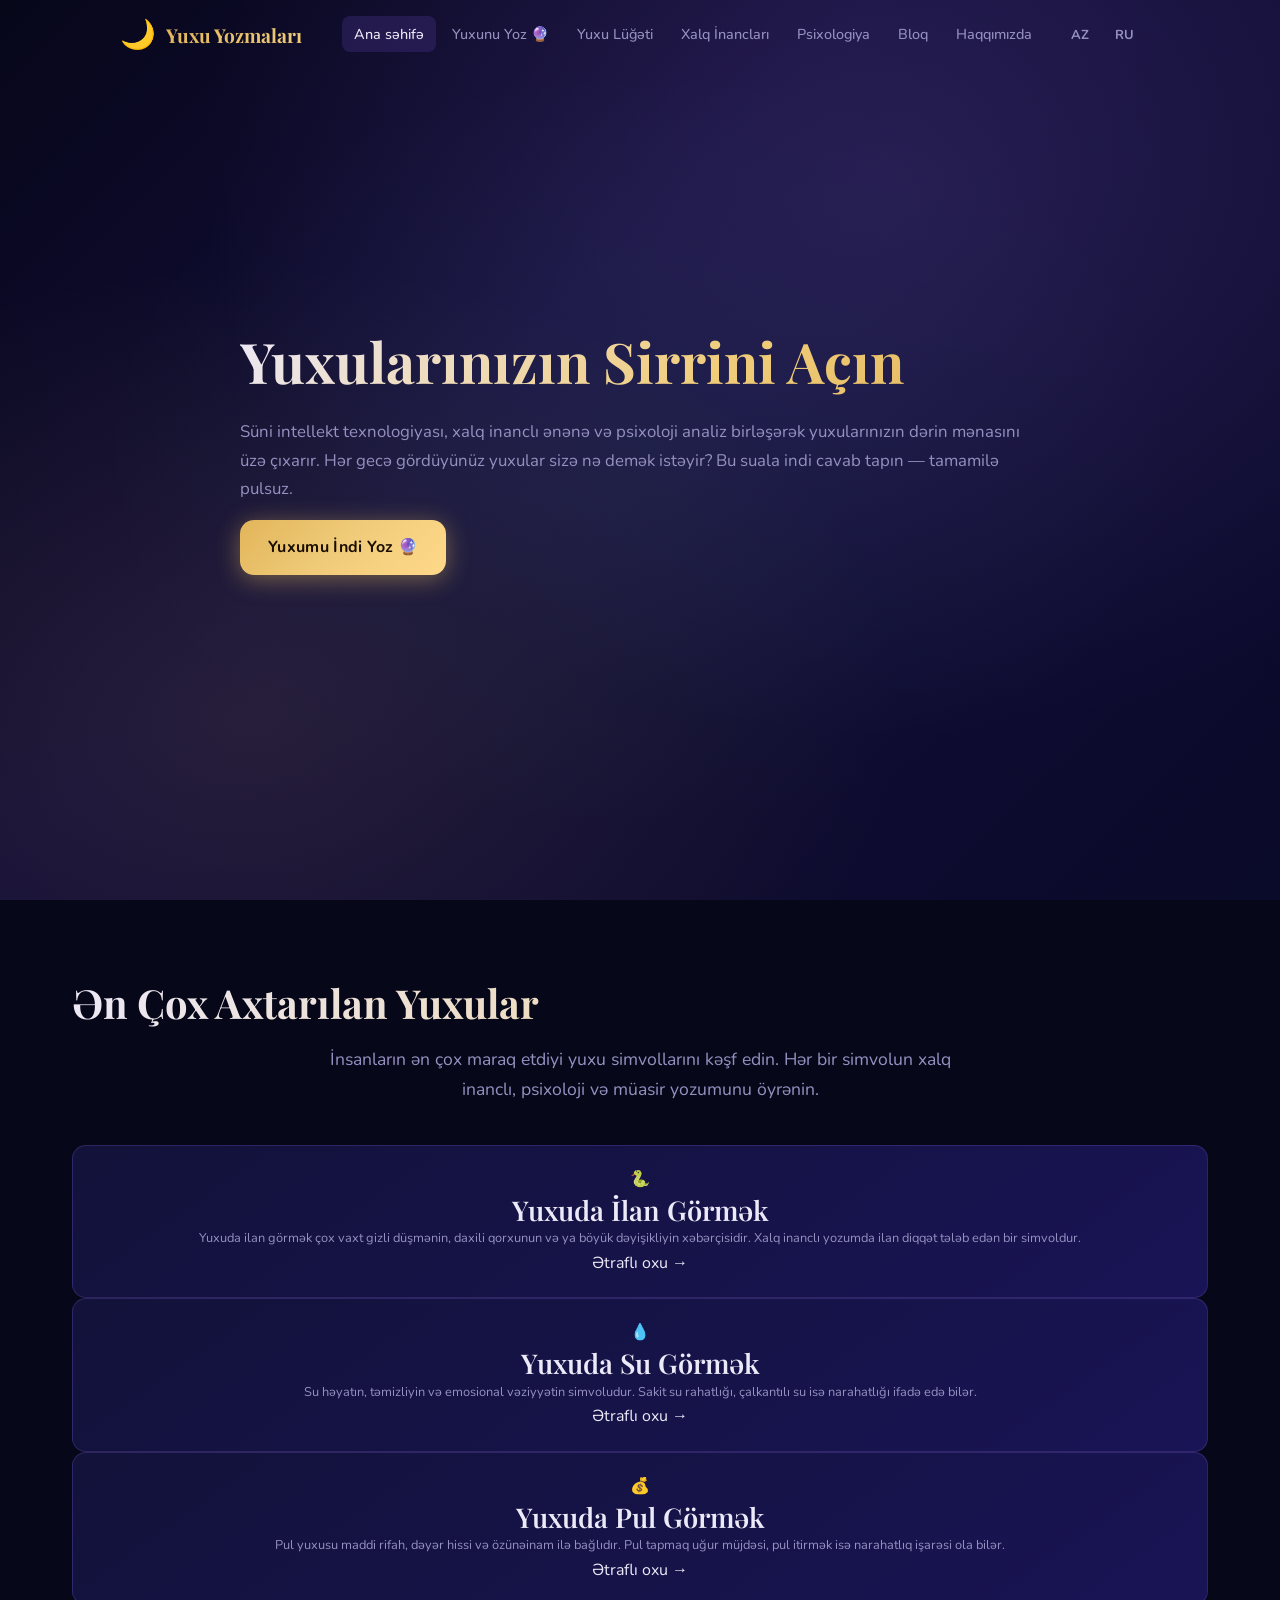
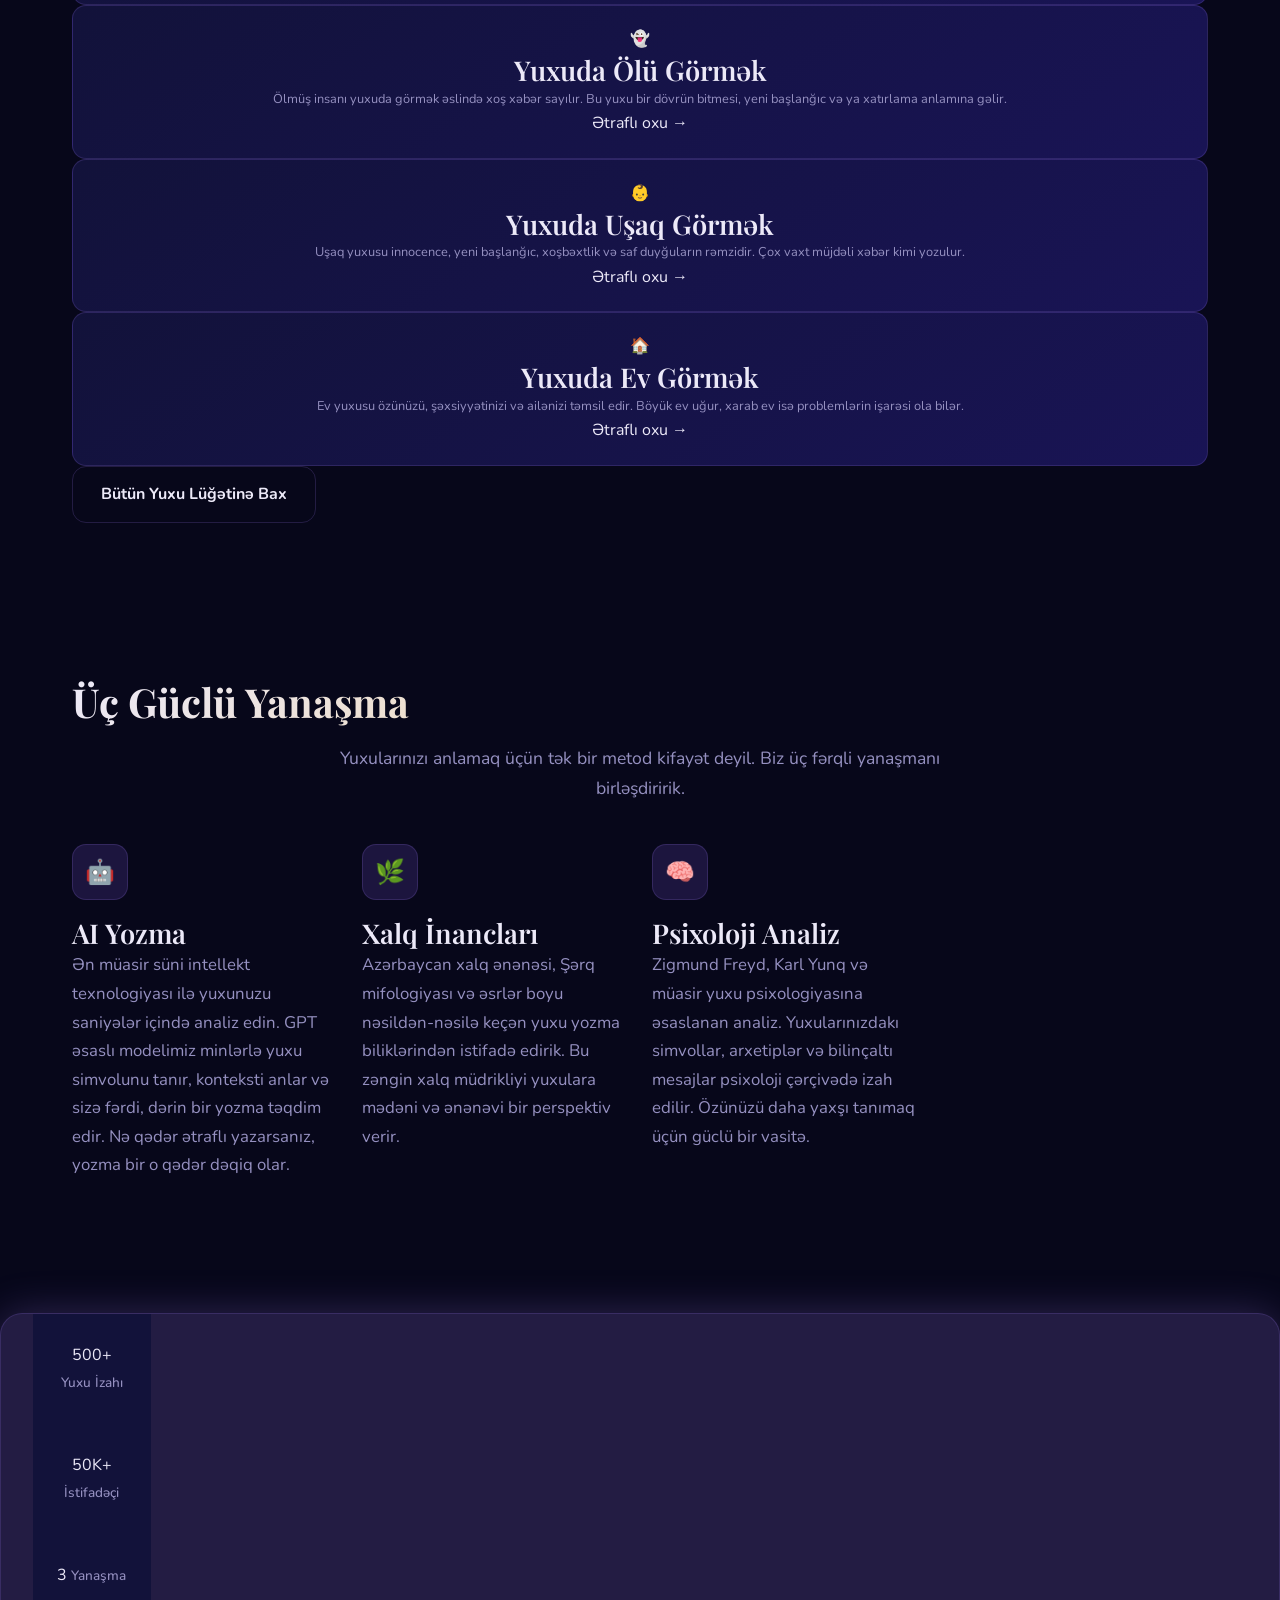
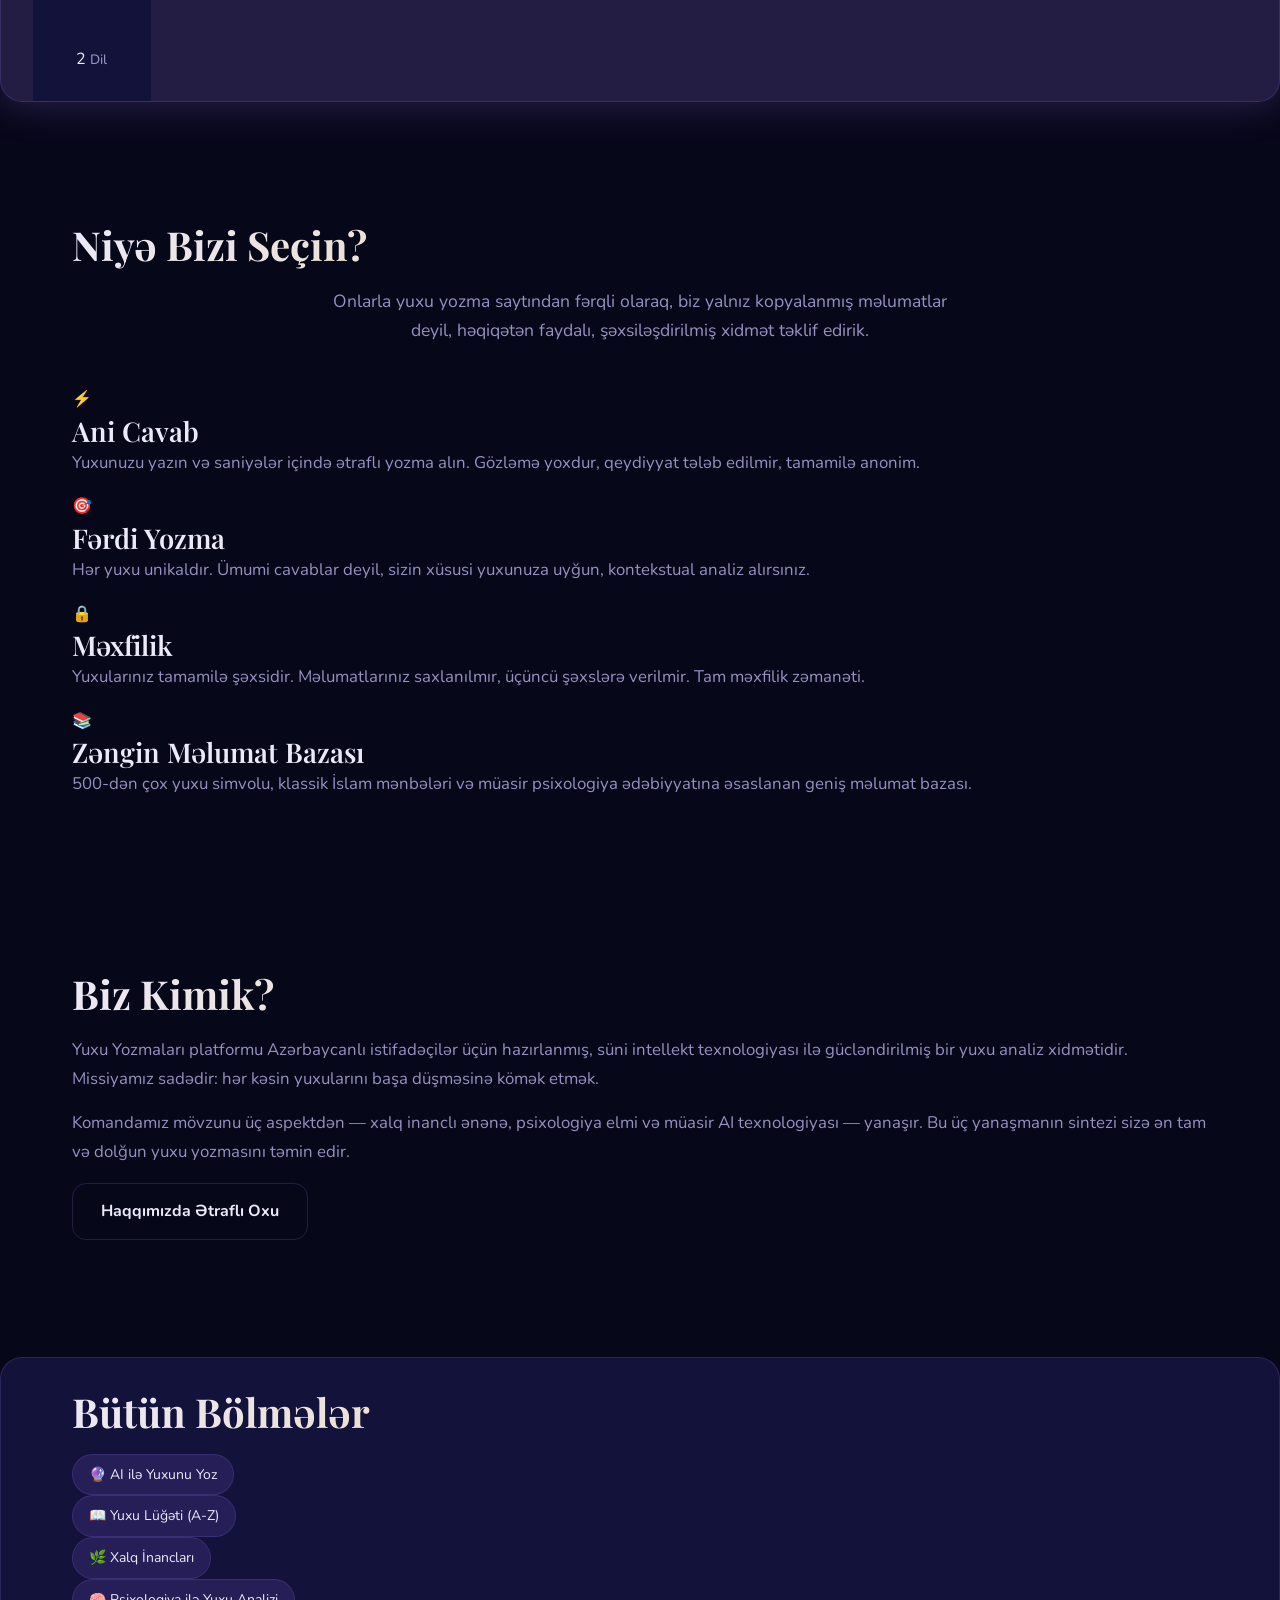
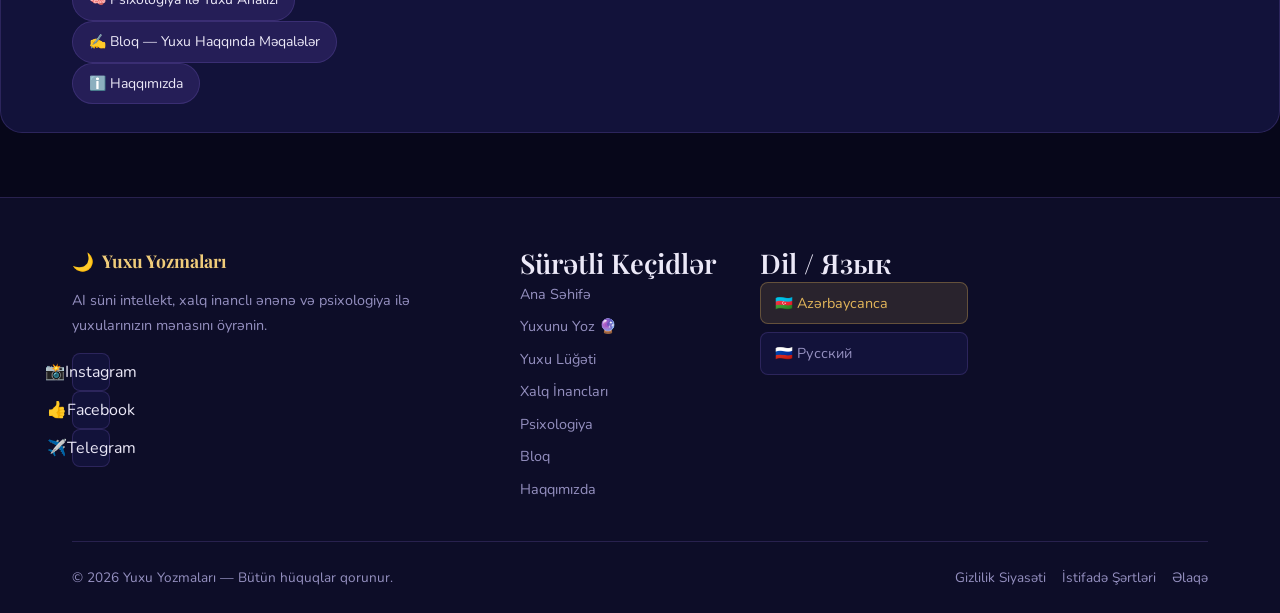
==== commit 5282df23: "Remove Islamic content, add Folk Beliefs page, improve visual design - Replace all Islamic reference" ====
--- a/index.html
+++ b/index.html
@@ -4,8 +4,8 @@
   <meta charset="UTF-8">
   <meta name="viewport" content="width=device-width, initial-scale=1.0">
   <title>Yuxu Yozmaları 2026 ✅ Yuxunun Mənasını Öyrən | Yuxu-Yozmalari.com.az</title>
-  <meta name="description" content="Yuxu yozmaları 2026 — yuxularınızın mənasını AI süni intellekt ilə öyrənin. A-dan Z-yə yuxu yozması, islam yuxu yozumu, psixoloji yanaşma. Pulsuz online yuxu yozma.">
-  <meta name="keywords" content="yuxu yozmaları, yuxu yozmasi, yuxu yozmasi 2026, yuxu mənası, islam yuxu yozması, AI yuxu yozma, online yuxu yozma, pulsuz yuxu yozma">
+  <meta name="description" content="Yuxu yozmaları 2026 — yuxularınızın mənasını AI süni intellekt ilə öyrənin. A-dan Z-yə yuxu yozması, xalq inanclı yozma, psixoloji yanaşma. Pulsuz online yuxu yozma.">
+  <meta name="keywords" content="yuxu yozmaları, yuxu yozmasi, yuxu yozmasi 2026, yuxu mənası, xalq inanclı yuxu yozması, AI yuxu yozma, online yuxu yozma, pulsuz yuxu yozma">
   <meta name="author" content="Yuxu Yozmaları">
   <meta name="robots" content="index, follow">
   <link rel="canonical" href="https://yuxu-yozmalari.com.az/">
@@ -83,7 +83,7 @@
             <li><a href="index.html" class="nav-link active" aria-current="page">Ana səhifə</a></li>
             <li><a href="yuxu-yozmasi.html" class="nav-link">Yuxunu Yoz 🔮</a></li>
             <li><a href="yuxu-luget.html" class="nav-link">Yuxu Lüğəti</a></li>
-            <li><a href="islam-yuxu-yozmalari.html" class="nav-link">İslam Yozması</a></li>
+            <li><a href="xalq-inamlari.html" class="nav-link">Xalq İnancları</a></li>
             <li><a href="psixologiya-yuxu.html" class="nav-link">Psixologiya</a></li>
             <li><a href="blog.html" class="nav-link">Bloq</a></li>
             <li><a href="haqqimizda.html" class="nav-link">Haqqımızda</a></li>
@@ -104,7 +104,7 @@
       <div class="hero-content">
         <h1 id="heroHeading" class="hero-title">Yuxularınızın Sirrini Açın</h1>
         <p class="hero-subtitle">
-          Süni intellekt texnologiyası, İslami ənənə və psixoloji analiz birləşərək yuxularınızın dərin mənasını üzə çıxarır.
+          Süni intellekt texnologiyası, xalq inanclı ənənə və psixoloji analiz birləşərək yuxularınızın dərin mənasını üzə çıxarır.
           Hər gecə gördüyünüz yuxular sizə nə demək istəyir? Bu suala indi cavab tapın — tamamilə pulsuz.
         </p>
         <a href="yuxu-yozmasi.html" class="btn btn-primary btn-hero">
@@ -119,7 +119,7 @@
     <div class="container">
       <h2 id="popularDreamsHeading" class="section-title">Ən Çox Axtarılan Yuxular</h2>
       <p class="section-subtitle">
-        İnsanların ən çox maraq etdiyi yuxu simvollarını kəşf edin. Hər bir simvolun İslami, psixoloji
+        İnsanların ən çox maraq etdiyi yuxu simvollarını kəşf edin. Hər bir simvolun xalq inanclı, psixoloji
         və müasir yozumunu öyrənin.
       </p>
       <div class="dream-cards-grid">
@@ -130,7 +130,7 @@
             <h3 class="dream-card-title">Yuxuda İlan Görmək</h3>
             <p class="dream-card-desc">
               Yuxuda ilan görmək çox vaxt gizli düşmənin, daxili qorxunun və ya böyük dəyişikliyin xəbərçisidir.
-              İslami yozuma görə ilan düşmən rəmzidir.
+              Xalq inanclı yozumda ilan diqqət tələb edən bir simvoldur.
             </p>
             <span class="dream-card-more">Ətraflı oxu →</span>
           </a>
@@ -223,12 +223,12 @@
         </div>
 
         <div class="feature-item">
-          <div class="feature-icon" aria-hidden="true">🕌</div>
-          <h3 class="feature-title">İslami Yanaşma</h3>
+          <div class="feature-icon" aria-hidden="true">🌿</div>
+          <h3 class="feature-title">Xalq İnancları</h3>
           <p class="feature-desc">
-            İbn Sirin, İmam Nablusi və digər böyük İslam alimlərinin yuxu elmi — <em>ta'bir</em> —
-            əsasında hazırlanmış məlumat bazasından istifadə edirik. Qurani kərim
-            və hədis mənbələrinə dayanan yozumlar size mənəvi bir perspektiv verir.
+            Azərbaycan xalq ənənəsi, Şərq mifologiyası və əsrlər boyu nəsildən-nəsilə keçən yuxu
+            yozma biliklərindən istifadə edirik. Bu zəngin xalq müdrikliyi yuxulara
+            mədəni və ənənəvi bir perspektiv verir.
           </p>
         </div>
 
@@ -332,7 +332,7 @@
             hər kəsin yuxularını başa düşməsinə kömək etmək.
           </p>
           <p>
-            Komandamız mövzunu üç aspektdən — İslami ənənə, psixologiya elmi və müasir AI
+            Komandamız mövzunu üç aspektdən — xalq inanclı ənənə, psixologiya elmi və müasir AI
             texnologiyası — yanaşır. Bu üç yanaşmanın sintezi sizə ən tam və dolğun yuxu
             yozmasını təmin edir.
           </p>
@@ -350,7 +350,7 @@
         <ul class="related-links-list">
           <li><a href="yuxu-yozmasi.html" class="related-link">🔮 AI ilə Yuxunu Yoz</a></li>
           <li><a href="yuxu-luget.html" class="related-link">📖 Yuxu Lüğəti (A-Z)</a></li>
-          <li><a href="islam-yuxu-yozmalari.html" class="related-link">🕌 İslam Yuxu Yozmaları</a></li>
+          <li><a href="xalq-inamlari.html" class="related-link">🌿 Xalq İnancları</a></li>
           <li><a href="psixologiya-yuxu.html" class="related-link">🧠 Psixologiya ilə Yuxu Analizi</a></li>
           <li><a href="blog.html" class="related-link">✍️ Bloq — Yuxu Haqqında Məqalələr</a></li>
           <li><a href="haqqimizda.html" class="related-link">ℹ️ Haqqımızda</a></li>
@@ -369,7 +369,7 @@
             <span>🌙</span> Yuxu Yozmaları
           </a>
           <p class="footer-brand-desc">
-            AI süni intellekt, İslam ənənəsi və psixologiya ilə
+            AI süni intellekt, xalq inanclı ənənə və psixologiya ilə
             yuxularınızın mənasını öyrənin.
           </p>
           <div class="footer-social" aria-label="Sosial şəbəkələr">
@@ -391,7 +391,7 @@
             <li><a href="index.html">Ana Səhifə</a></li>
             <li><a href="yuxu-yozmasi.html">Yuxunu Yoz 🔮</a></li>
             <li><a href="yuxu-luget.html">Yuxu Lüğəti</a></li>
-            <li><a href="islam-yuxu-yozmalari.html">İslam Yoxması</a></li>
+            <li><a href="xalq-inamlari.html">Xalq İnancları</a></li>
             <li><a href="psixologiya-yuxu.html">Psixologiya</a></li>
             <li><a href="blog.html">Bloq</a></li>
             <li><a href="haqqimizda.html">Haqqımızda</a></li>
--- a/css/style.css
+++ b/css/style.css
@@ -8,29 +8,33 @@
 
 /* === CSS VARIABLES === */
 :root {
-  --bg-primary: #0a0a1a;
-  --bg-secondary: #111133;
-  --bg-card: #1a1a3e;
-  --bg-card-hover: #1f1f4a;
-  --text-primary: #e8e6f0;
-  --text-secondary: #9994b8;
-  --accent-gold: #d4a853;
-  --accent-gold-light: #e8c470;
-  --accent-purple: #7c5cbf;
-  --accent-glow: #6a4bbd33;
-  --accent-glow-gold: rgba(212, 168, 83, 0.15);
-  --border-subtle: rgba(124, 92, 191, 0.2);
-  --border-gold: rgba(212, 168, 83, 0.3);
-  --gradient-hero: linear-gradient(135deg, #0a0a1a 0%, #1a1040 50%, #0d0d2b 100%);
-  --gradient-card: linear-gradient(135deg, #1a1a3e 0%, #1f1850 100%);
-  --shadow-card: 0 4px 24px rgba(10, 10, 26, 0.6);
-  --shadow-glow: 0 0 30px rgba(124, 92, 191, 0.25);
-  --shadow-gold: 0 0 20px rgba(212, 168, 83, 0.2);
+  --bg-primary: #07071a;
+  --bg-secondary: #0d0d28;
+  --bg-card: #12123a;
+  --bg-card-hover: #18184a;
+  --text-primary: #ece9f8;
+  --text-secondary: #9590c0;
+  --accent-gold: #e2b55a;
+  --accent-gold-light: #f0cc7a;
+  --accent-purple: #8b6bd4;
+  --accent-teal: #4ecdc4;
+  --accent-rose: #f06292;
+  --accent-glow: rgba(107, 75, 189, 0.22);
+  --accent-glow-gold: rgba(226, 181, 90, 0.13);
+  --border-subtle: rgba(139, 107, 212, 0.22);
+  --border-gold: rgba(226, 181, 90, 0.32);
+  --gradient-hero: linear-gradient(135deg, #07071a 0%, #120d38 40%, #0a0a2a 100%);
+  --gradient-card: linear-gradient(145deg, #12123a 0%, #191455 100%);
+  --gradient-gold: linear-gradient(135deg, var(--accent-gold), var(--accent-gold-light));
+  --shadow-card: 0 6px 30px rgba(7, 7, 26, 0.7);
+  --shadow-glow: 0 0 40px rgba(139, 107, 212, 0.3);
+  --shadow-gold: 0 0 28px rgba(226, 181, 90, 0.25);
+  --shadow-teal: 0 0 24px rgba(78, 205, 196, 0.2);
   --radius-sm: 8px;
-  --radius-md: 12px;
-  --radius-lg: 20px;
-  --radius-xl: 32px;
-  --transition: all 0.3s ease;
+  --radius-md: 14px;
+  --radius-lg: 22px;
+  --radius-xl: 36px;
+  --transition: all 0.3s cubic-bezier(0.4, 0, 0.2, 1);
   --font-display: 'Playfair Display', serif;
   --font-body: 'Nunito', sans-serif;
   --font-accent: 'Cormorant Garamond', serif;
@@ -226,6 +230,25 @@
 .hamburger.active span:nth-child(2) { opacity: 0; }
 .hamburger.active span:nth-child(3) { transform: rotate(-45deg) translate(5px, -5px); }
 
+/* === SECTION TITLES === */
+.section-title {
+  font-family: var(--font-display);
+  font-size: clamp(1.6rem, 3.5vw, 2.5rem);
+  font-weight: 700;
+  margin-bottom: 1rem;
+  background: linear-gradient(135deg, var(--text-primary) 0%, var(--accent-gold-light) 100%);
+  -webkit-background-clip: text;
+  -webkit-text-fill-color: transparent;
+  background-clip: text;
+}
+.section-subtitle {
+  font-size: clamp(1rem, 1.5vw, 1.1rem);
+  color: var(--text-secondary);
+  max-width: 650px;
+  margin: 0 auto 2.5rem;
+  text-align: center;
+}
+
 /* === HERO === */
 .hero {
   min-height: 100vh;
@@ -234,6 +257,16 @@
   position: relative;
   overflow: hidden;
   background: var(--gradient-hero);
+}
+.hero::after {
+  content: '';
+  position: absolute;
+  inset: 0;
+  background:
+    radial-gradient(ellipse at 70% 20%, rgba(139, 107, 212, 0.18) 0%, transparent 55%),
+    radial-gradient(ellipse at 20% 80%, rgba(226, 181, 90, 0.1) 0%, transparent 45%),
+    radial-gradient(ellipse at 50% 50%, rgba(78, 205, 196, 0.06) 0%, transparent 60%);
+  pointer-events: none;
 }
 .hero-bg {
   position: absolute;
@@ -333,19 +366,20 @@
   text-decoration: none;
 }
 .btn-primary {
-  background: linear-gradient(135deg, var(--accent-gold), var(--accent-gold-light));
-  color: #1a1000;
-  box-shadow: 0 4px 20px rgba(212, 168, 83, 0.4);
+  background: linear-gradient(135deg, var(--accent-gold) 0%, var(--accent-gold-light) 50%, #ffd98a 100%);
+  color: #1a0e00;
+  box-shadow: 0 4px 24px rgba(226, 181, 90, 0.45);
   animation: pulse-gold 2.5s ease-in-out infinite;
+  letter-spacing: 0.02em;
 }
 .btn-primary:hover {
-  transform: translateY(-2px);
-  box-shadow: 0 8px 30px rgba(212, 168, 83, 0.6);
+  transform: translateY(-3px) scale(1.02);
+  box-shadow: 0 10px 36px rgba(226, 181, 90, 0.65);
   animation: none;
 }
 @keyframes pulse-gold {
-  0%, 100% { box-shadow: 0 4px 20px rgba(212, 168, 83, 0.4); }
-  50% { box-shadow: 0 4px 30px rgba(212, 168, 83, 0.7); }
+  0%, 100% { box-shadow: 0 4px 24px rgba(226, 181, 90, 0.45); }
+  50% { box-shadow: 0 6px 36px rgba(226, 181, 90, 0.7), 0 0 60px rgba(226, 181, 90, 0.2); }
 }
 .btn-secondary {
   background: transparent;
@@ -374,13 +408,25 @@
   border-radius: var(--radius-lg);
   padding: 1.75rem;
   transition: var(--transition);
+  position: relative;
+  overflow: hidden;
+}
+.card::before {
+  content: '';
+  position: absolute;
+  inset: 0;
+  background: linear-gradient(135deg, rgba(139, 107, 212, 0.05) 0%, transparent 60%);
+  opacity: 0;
+  transition: opacity 0.3s ease;
+  pointer-events: none;
 }
 .card:hover {
-  transform: translateY(-4px);
+  transform: translateY(-6px);
   border-color: var(--accent-purple);
-  box-shadow: var(--shadow-glow);
+  box-shadow: var(--shadow-glow), 0 20px 40px rgba(7,7,26,0.5);
   background: var(--bg-card-hover);
 }
+.card:hover::before { opacity: 1; }
 .card-icon {
   font-size: 2.5rem;
   margin-bottom: 1rem;
@@ -406,14 +452,26 @@
   transition: var(--transition);
   text-decoration: none;
   display: block;
+  position: relative;
+  overflow: hidden;
+}
+.dream-card::after {
+  content: '';
+  position: absolute;
+  bottom: 0; left: 0; right: 0;
+  height: 2px;
+  background: var(--gradient-gold);
+  transform: scaleX(0);
+  transition: transform 0.3s ease;
 }
 .dream-card:hover {
-  transform: translateY(-4px);
-  border-color: var(--accent-gold);
-  box-shadow: var(--shadow-gold);
-}
-.dream-card .emoji { font-size: 2rem; margin-bottom: 0.5rem; }
-.dream-card h4 { font-size: 0.95rem; color: var(--text-primary); font-family: var(--font-body); font-weight: 600; margin-bottom: 0.25rem; }
+  transform: translateY(-6px);
+  border-color: rgba(226, 181, 90, 0.5);
+  box-shadow: var(--shadow-gold), 0 16px 32px rgba(7,7,26,0.5);
+}
+.dream-card:hover::after { transform: scaleX(1); }
+.dream-card .emoji { font-size: 2.2rem; margin-bottom: 0.5rem; display: block; }
+.dream-card h4 { font-size: 0.95rem; color: var(--text-primary); font-family: var(--font-body); font-weight: 700; margin-bottom: 0.25rem; }
 .dream-card p { font-size: 0.8rem; color: var(--text-secondary); margin: 0; }
 
 /* === AI CHAT === */
@@ -818,20 +876,38 @@
   border-radius: var(--radius-lg);
   overflow: hidden;
   margin: 2.5rem 0;
+  box-shadow: var(--shadow-glow);
 }
 .stat-item {
   background: var(--bg-card);
-  padding: 1.5rem;
+  padding: 1.75rem 1.5rem;
   text-align: center;
-}
+  transition: var(--transition);
+  position: relative;
+}
+.stat-item::before {
+  content: '';
+  position: absolute;
+  top: 0; left: 0; right: 0;
+  height: 2px;
+  background: var(--gradient-gold);
+  opacity: 0;
+  transition: opacity 0.3s ease;
+}
+.stat-item:hover { background: var(--bg-card-hover); }
+.stat-item:hover::before { opacity: 1; }
 .stat-num {
   font-family: var(--font-display);
-  font-size: 2rem;
+  font-size: 2.2rem;
   font-weight: 700;
-  color: var(--accent-gold);
+  background: var(--gradient-gold);
+  -webkit-background-clip: text;
+  -webkit-text-fill-color: transparent;
+  background-clip: text;
   display: block;
-}
-.stat-label { font-size: 0.85rem; color: var(--text-secondary); }
+  margin-bottom: 0.25rem;
+}
+.stat-label { font-size: 0.85rem; color: var(--text-secondary); font-weight: 500; }
 
 /* === TEAM CARDS === */
 .team-grid { display: grid; grid-template-columns: repeat(auto-fill, minmax(220px, 1fr)); gap: 1.5rem; }
@@ -1028,6 +1104,282 @@
   .team-grid { grid-template-columns: 1fr; }
 }
 
+/* === CONTENT LAYOUT (article + sidebar) === */
+.content-layout {
+  display: grid;
+  grid-template-columns: 1fr 320px;
+  gap: 2.5rem;
+  align-items: start;
+}
+.article-body { min-width: 0; }
+.content-section { margin-bottom: 2.5rem; }
+.content-heading {
+  font-family: var(--font-display);
+  font-size: clamp(1.4rem, 2.5vw, 2rem);
+  font-weight: 700;
+  margin-bottom: 1.25rem;
+  background: linear-gradient(135deg, var(--text-primary) 0%, var(--accent-gold-light) 100%);
+  -webkit-background-clip: text;
+  -webkit-text-fill-color: transparent;
+  background-clip: text;
+}
+
+/* === SIDEBAR === */
+.content-sidebar { display: flex; flex-direction: column; gap: 1.5rem; position: sticky; top: 90px; }
+.sidebar-widget {
+  background: var(--gradient-card);
+  border: 1px solid var(--border-subtle);
+  border-radius: var(--radius-lg);
+  padding: 1.5rem;
+}
+.sidebar-widget-title {
+  font-family: var(--font-body);
+  font-size: 0.8rem;
+  font-weight: 700;
+  letter-spacing: 2px;
+  text-transform: uppercase;
+  color: var(--accent-gold);
+  margin-bottom: 1rem;
+}
+.sidebar-links { display: flex; flex-direction: column; gap: 0.5rem; }
+.sidebar-link {
+  font-size: 0.9rem;
+  color: var(--text-secondary);
+  transition: var(--transition);
+  padding: 0.4rem 0;
+  display: flex;
+  align-items: center;
+  gap: 6px;
+  border-bottom: 1px solid rgba(139,107,212,0.1);
+}
+.sidebar-link:last-child { border-bottom: none; }
+.sidebar-link:hover { color: var(--accent-gold); padding-left: 4px; }
+.sidebar-cta-widget {
+  background: linear-gradient(135deg, rgba(139,107,212,0.15), rgba(226,181,90,0.1));
+  border-color: var(--border-gold);
+}
+
+/* === DREAM TYPES GRID === */
+.dream-types-grid { display: grid; grid-template-columns: repeat(auto-fill, minmax(240px, 1fr)); gap: 1.25rem; margin-top: 1.5rem; }
+.dream-type-card {
+  background: var(--gradient-card);
+  border: 1px solid var(--border-subtle);
+  border-radius: var(--radius-lg);
+  padding: 1.5rem;
+  transition: var(--transition);
+}
+.dream-type-card:hover { transform: translateY(-4px); border-color: var(--accent-purple); box-shadow: var(--shadow-glow); }
+.dream-type-icon { font-size: 2rem; margin-bottom: 0.75rem; display: block; }
+.dream-type-title { font-family: var(--font-display); font-size: 1.1rem; margin-bottom: 0.5rem; color: var(--accent-gold-light); }
+
+/* === ADAB LIST === */
+.adab-list { list-style: none; margin: 1rem 0; display: flex; flex-direction: column; gap: 0.75rem; }
+.adab-list li {
+  padding: 0.875rem 1.25rem;
+  background: rgba(139,107,212,0.08);
+  border-left: 3px solid var(--accent-purple);
+  border-radius: 0 var(--radius-sm) var(--radius-sm) 0;
+  font-size: 0.95rem;
+  color: var(--text-secondary);
+}
+.adab-list strong { color: var(--accent-gold); }
+
+/* === ISLAMIC QUOTE / BLOCKQUOTE === */
+.islamic-quote {
+  background: linear-gradient(135deg, rgba(226,181,90,0.07), rgba(139,107,212,0.07));
+  border: 1px solid var(--border-gold);
+  border-radius: var(--radius-md);
+  padding: 1.5rem 1.75rem;
+  margin: 1.5rem 0;
+}
+.islamic-quote p { font-family: var(--font-accent); font-style: italic; font-size: 1.1rem; color: var(--accent-gold-light); margin: 0 0 0.5rem; }
+.islamic-quote cite { font-size: 0.85rem; color: var(--text-secondary); font-style: normal; }
+
+/* === RELATED CARDS GRID === */
+.related-links-grid { display: grid; grid-template-columns: repeat(auto-fill, minmax(240px, 1fr)); gap: 1rem; }
+.related-card {
+  display: flex;
+  align-items: flex-start;
+  gap: 1rem;
+  background: var(--gradient-card);
+  border: 1px solid var(--border-subtle);
+  border-radius: var(--radius-lg);
+  padding: 1.25rem;
+  transition: var(--transition);
+  text-decoration: none;
+}
+.related-card:hover { transform: translateY(-4px); border-color: var(--accent-gold); box-shadow: var(--shadow-gold); }
+.related-card-icon { font-size: 2rem; flex-shrink: 0; }
+.related-card-title { font-family: var(--font-body); font-size: 1rem; font-weight: 700; color: var(--text-primary); margin-bottom: 0.35rem; }
+.related-card-desc { font-size: 0.85rem; color: var(--text-secondary); margin: 0; }
+
+/* === PAGE HERO ADDITIONS === */
+.page-hero-title {
+  font-family: var(--font-display);
+  font-size: clamp(1.8rem, 4vw, 3rem);
+  font-weight: 700;
+  margin-bottom: 1rem;
+  background: linear-gradient(135deg, var(--text-primary) 0%, var(--accent-gold-light) 100%);
+  -webkit-background-clip: text;
+  -webkit-text-fill-color: transparent;
+  background-clip: text;
+}
+.page-hero-subtitle { font-size: 1.05rem; color: var(--text-secondary); max-width: 700px; }
+.page-hero-content { text-align: center; }
+.page-hero-icon { font-size: 3rem; margin-bottom: 1rem; }
+
+/* === TIPS & STEPS === */
+.tips-grid { display: grid; grid-template-columns: repeat(auto-fill, minmax(250px, 1fr)); gap: 1.25rem; }
+.tip-card {
+  background: var(--gradient-card);
+  border: 1px solid var(--border-subtle);
+  border-radius: var(--radius-lg);
+  padding: 1.5rem;
+  transition: var(--transition);
+  position: relative;
+}
+.tip-card:hover { transform: translateY(-4px); border-color: var(--accent-purple); box-shadow: var(--shadow-glow); }
+.tip-card-num {
+  width: 36px; height: 36px;
+  background: var(--gradient-gold);
+  color: #1a0e00;
+  border-radius: 50%;
+  display: flex; align-items: center; justify-content: center;
+  font-weight: 900;
+  font-size: 0.95rem;
+  margin-bottom: 0.875rem;
+  flex-shrink: 0;
+}
+.tip-card-title { font-family: var(--font-display); font-size: 1.1rem; margin-bottom: 0.5rem; }
+.tip-card-desc { font-size: 0.92rem; color: var(--text-secondary); margin: 0; }
+
+.steps-grid { display: flex; flex-direction: column; gap: 1.5rem; }
+.step-item {
+  display: flex;
+  gap: 1.25rem;
+  align-items: flex-start;
+  background: var(--gradient-card);
+  border: 1px solid var(--border-subtle);
+  border-radius: var(--radius-lg);
+  padding: 1.5rem;
+  transition: var(--transition);
+}
+.step-item:hover { border-color: var(--accent-purple); box-shadow: var(--shadow-glow); }
+.step-num {
+  width: 44px; height: 44px;
+  background: linear-gradient(135deg, var(--accent-purple), #6b4bbd);
+  color: white;
+  border-radius: 50%;
+  display: flex; align-items: center; justify-content: center;
+  font-weight: 900;
+  font-size: 1.1rem;
+  flex-shrink: 0;
+  box-shadow: 0 4px 16px rgba(139,107,212,0.4);
+}
+.step-title { font-family: var(--font-display); font-size: 1.15rem; margin-bottom: 0.4rem; }
+.step-desc { font-size: 0.93rem; color: var(--text-secondary); margin: 0; }
+
+/* === DREAM FORM === */
+.dream-form { background: var(--gradient-card); border: 1px solid var(--border-subtle); border-radius: var(--radius-xl); padding: 2rem; }
+.form-label { display: block; font-size: 0.9rem; font-weight: 600; color: var(--text-secondary); margin-bottom: 0.5rem; letter-spacing: 0.03em; }
+.dream-textarea {
+  width: 100%;
+  background: rgba(255,255,255,0.03);
+  border: 1.5px solid var(--border-subtle);
+  border-radius: var(--radius-md);
+  padding: 1rem 1.25rem;
+  color: var(--text-primary);
+  font-family: var(--font-body);
+  font-size: 1rem;
+  line-height: 1.6;
+  resize: vertical;
+  min-height: 130px;
+  transition: var(--transition);
+}
+.dream-textarea:focus {
+  outline: none;
+  border-color: var(--accent-gold);
+  box-shadow: 0 0 0 3px rgba(226, 181, 90, 0.12);
+  background: rgba(255,255,255,0.05);
+}
+.dream-textarea::placeholder { color: var(--text-secondary); opacity: 0.6; }
+.form-meta { display: flex; justify-content: space-between; align-items: center; margin-top: 0.5rem; font-size: 0.82rem; }
+.form-hint { color: var(--text-secondary); }
+.char-count { color: var(--accent-gold); font-weight: 600; }
+.btn-submit { margin-top: 1.25rem; }
+.chat-disclaimer { font-size: 0.82rem; color: var(--text-secondary); opacity: 0.7; font-style: italic; margin-top: 1.25rem; text-align: center; }
+
+/* === CHAT === */
+.chat-welcome { text-align: center; padding: 2rem; }
+.chat-welcome-icon { font-size: 3rem; margin-bottom: 1rem; display: block; }
+.chat-welcome-text { font-size: 1rem; color: var(--text-secondary); max-width: 500px; margin: 0 auto; }
+.chat-messages {
+  min-height: 200px;
+  max-height: 420px;
+  overflow-y: auto;
+  margin-bottom: 1.5rem;
+  display: flex;
+  flex-direction: column;
+  gap: 1rem;
+  padding: 1rem;
+}
+
+/* === FOOTER BRAND DESC === */
+.footer-brand-desc { font-size: 0.9rem; color: var(--text-secondary); margin-top: 0.75rem; }
+.footer-logo { display: flex; align-items: center; gap: 8px; font-family: var(--font-display); font-size: 1.1rem; font-weight: 700; color: var(--accent-gold-light); }
+.footer-col h4 {
+  font-family: var(--font-body);
+  font-size: 0.78rem;
+  font-weight: 700;
+  letter-spacing: 2px;
+  text-transform: uppercase;
+  color: var(--accent-gold);
+  margin-bottom: 1rem;
+}
+.footer-links { display: flex; flex-direction: column; gap: 0.5rem; }
+.footer-links a { font-size: 0.9rem; color: var(--text-secondary); transition: var(--transition); }
+.footer-links a:hover { color: var(--accent-gold); padding-left: 4px; }
+.footer-lang-switcher { display: flex; flex-direction: column; gap: 0.5rem; }
+.footer-lang-btn {
+  display: inline-flex;
+  align-items: center;
+  gap: 6px;
+  padding: 8px 14px;
+  background: var(--bg-card);
+  border: 1px solid var(--border-subtle);
+  border-radius: var(--radius-sm);
+  font-size: 0.9rem;
+  color: var(--text-secondary);
+  transition: var(--transition);
+}
+.footer-lang-btn:hover, .footer-lang-active { color: var(--accent-gold); border-color: var(--border-gold); background: var(--accent-glow-gold); }
+.footer-legal { display: flex; gap: 1rem; flex-wrap: wrap; }
+.footer-legal a { font-size: 0.85rem; color: var(--text-secondary); transition: var(--transition); }
+.footer-legal a:hover { color: var(--accent-gold); }
+.footer-copyright { font-size: 0.85rem; color: var(--text-secondary); margin: 0; }
+
+/* === NAV CLASSES from existing pages === */
+.nav-list { display: flex; align-items: center; gap: 0.25rem; list-style: none; }
+.hamburger-line { display: block; width: 24px; height: 2px; background: var(--text-primary); border-radius: 2px; transition: var(--transition); }
+.main-nav { display: flex; align-items: center; flex: 1; margin-left: 1.5rem; }
+.breadcrumb-list { display: flex; align-items: center; list-style: none; flex-wrap: wrap; gap: 6px; padding: 0.75rem 0; font-size: 0.85rem; }
+.breadcrumb-item a { color: var(--text-secondary); transition: var(--transition); }
+.breadcrumb-item a:hover { color: var(--accent-gold); }
+.breadcrumb-sep, .breadcrumb-separator { color: var(--text-secondary); opacity: 0.4; }
+.breadcrumb-current { color: var(--accent-gold); }
+
+/* === INFO CONTENT TEXT === */
+.info-content-text p { font-size: 1rem; margin-bottom: 1.2rem; max-width: 720px; }
+
+/* === SECTION HEADER COMPAT === */
+.section-header { text-align: center; margin-bottom: 2.5rem; }
+.section-header h2 { margin-bottom: 0.75rem; }
+
+@media (max-width: 900px) {
+  .content-layout { grid-template-columns: 1fr; }
+  .content-sidebar { position: static; }
+}
+
 /* === UTILITY === */
 .text-center { text-align: center; }
 .text-gold { color: var(--accent-gold); }
